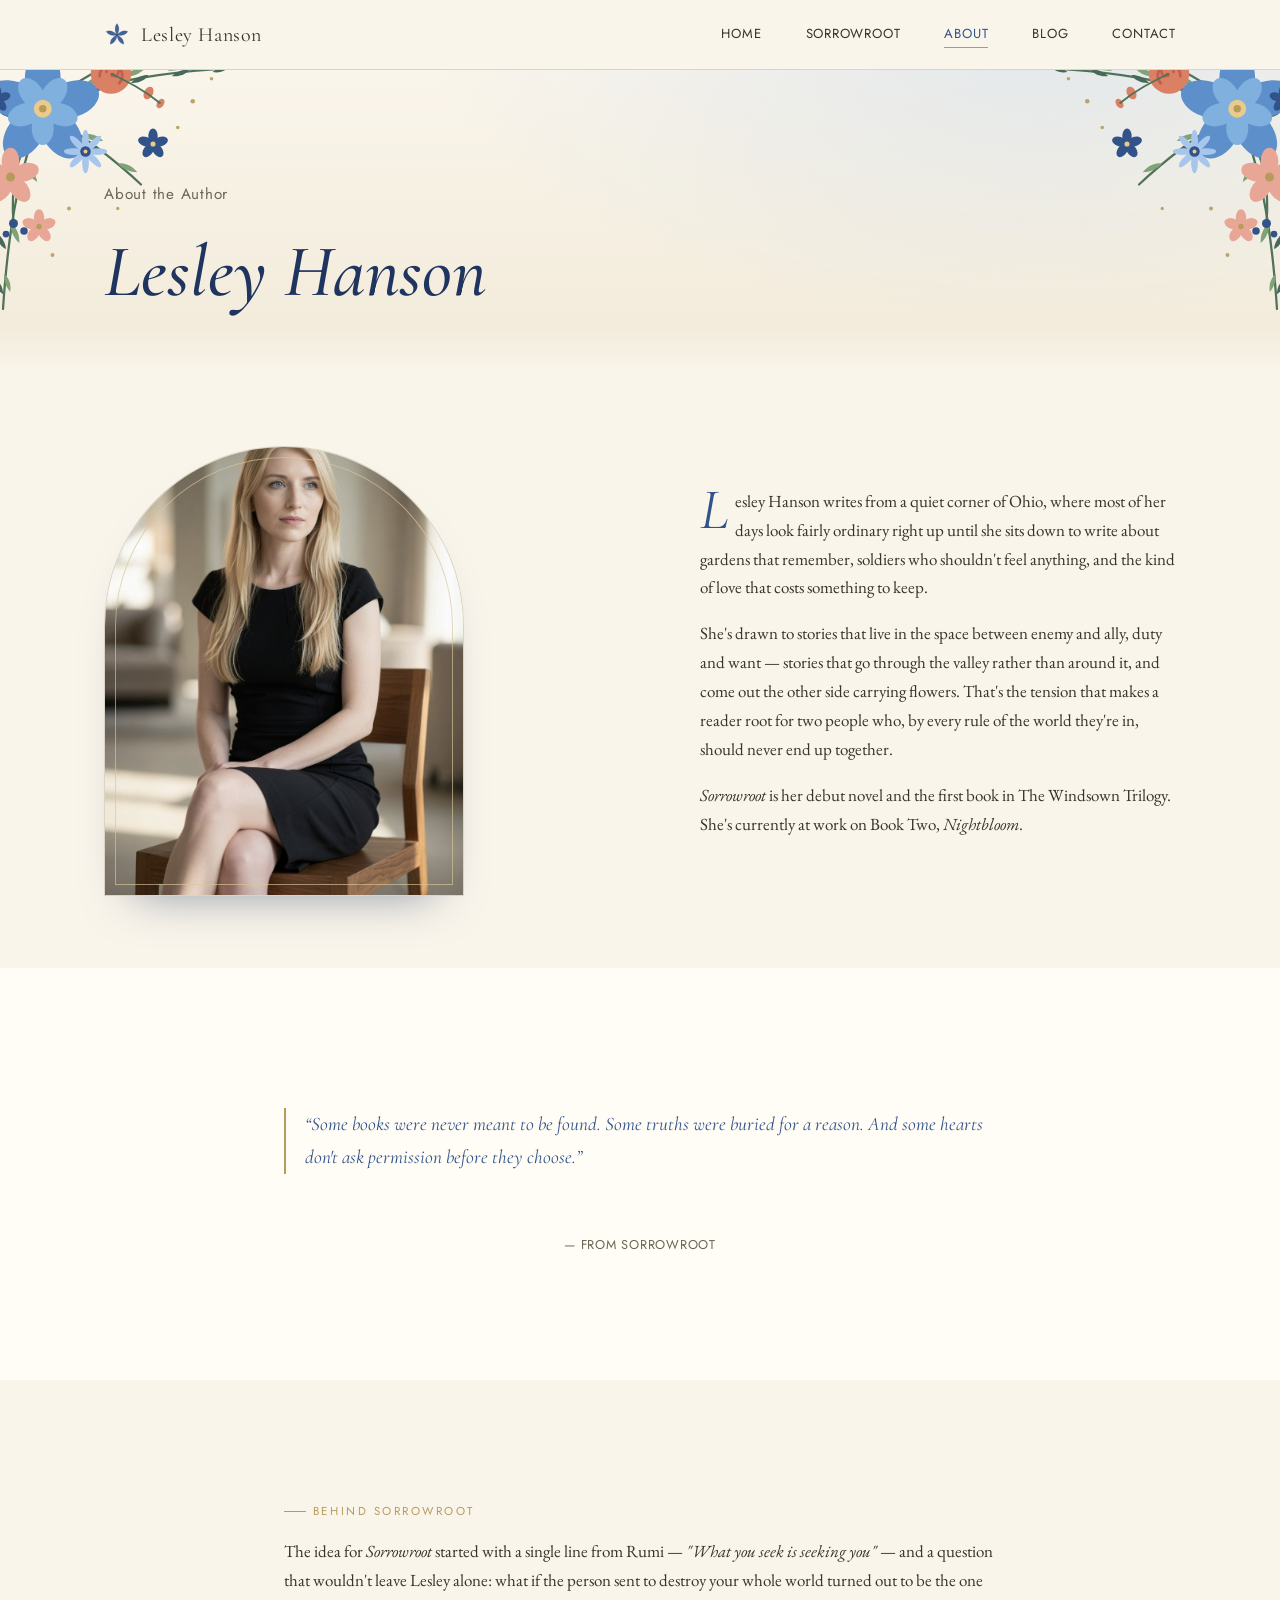
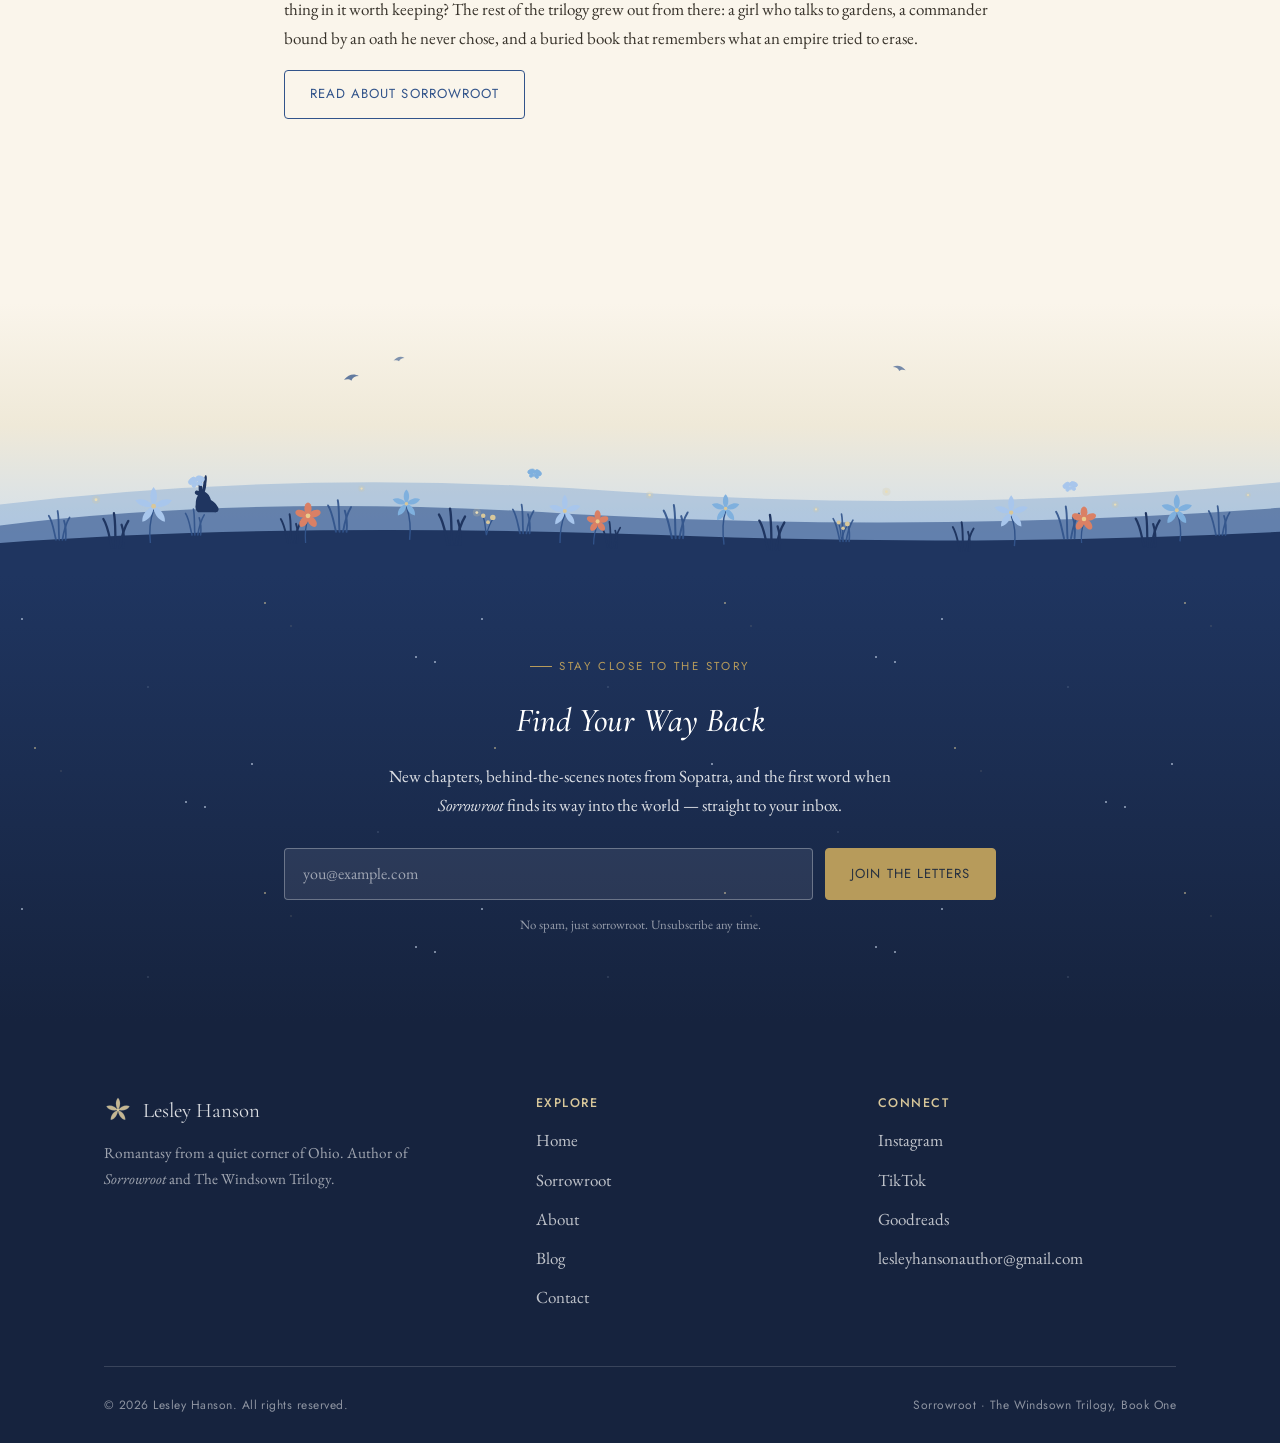
==== about.html @ ca874f29 "Valley imagery on About; 'Through the Valley' section heading on home Co-Authored-By: Claude Fable 5" ====
<!DOCTYPE html>
<html lang="en">
<head>
<meta charset="UTF-8">
<meta name="viewport" content="width=device-width, initial-scale=1.0">
<title>About Lesley Hanson — Author</title>
<meta name="description" content="Meet Lesley Hanson, author of Sorrowroot and The Windsown Trilogy.">
<link rel="preconnect" href="https://fonts.googleapis.com">
<link rel="preconnect" href="https://fonts.gstatic.com" crossorigin>
<link href="https://fonts.googleapis.com/css2?family=Cormorant+Garamond:ital,wght@0,400;0,500;0,600;1,500;1,600&family=EB+Garamond:ital,wght@0,400;0,500;1,400&family=Jost:wght@400;500&family=Parisienne&display=swap" rel="stylesheet">
<link rel="icon" type="image/svg+xml" href="images/bloom.svg">
<link rel="stylesheet" href="css/styles.css">
</head>
<body>

<header class="site-header">
  <nav class="nav">
    <a href="index.html" class="nav-brand">
      <svg class="bloom-mark bloom-mark--mono" viewBox="0 0 100 100" aria-hidden="true" focusable="false">
        <g transform="rotate(0 50 50)"><g class="petal"><path d="M50,50 C41,37 39,18 50,6 C61,18 59,37 50,50 Z"/></g></g>
        <g transform="rotate(72 50 50)"><g class="petal"><path d="M50,50 C41,37 39,18 50,6 C61,18 59,37 50,50 Z"/></g></g>
        <g transform="rotate(144 50 50)"><g class="petal"><path d="M50,50 C41,37 39,18 50,6 C61,18 59,37 50,50 Z"/></g></g>
        <g transform="rotate(216 50 50)"><g class="petal"><path d="M50,50 C41,37 39,18 50,6 C61,18 59,37 50,50 Z"/></g></g>
        <g transform="rotate(288 50 50)"><g class="petal"><path d="M50,50 C41,37 39,18 50,6 C61,18 59,37 50,50 Z"/></g></g>
        <circle class="seed" cx="50" cy="50" r="4.5"/>
      </svg>
      Lesley Hanson
    </a>
    <button class="nav-toggle" aria-label="Toggle navigation" aria-expanded="false">
      <span></span><span></span><span></span>
    </button>
    <ul class="nav-links">
      <li><a href="index.html">Home</a></li>
      <li><a href="sorrowroot.html">Sorrowroot</a></li>
      <li><a href="about.html" aria-current="page">About</a></li>
      <li><a href="blog.html">Blog</a></li>
      <li><a href="contact.html">Contact</a></li>
    </ul>
  </nav>
</header>

<main>

  <section class="hero" style="padding-bottom: var(--space-4);">
    <div class="container">
      <p class="hero-kicker">About the Author</p>
      <h1 class="hero-title" style="font-size: clamp(2.6rem, 6vw, 4.6rem);">Lesley Hanson</h1>
    </div>
  </section>

  <section class="section--tight">
    <div class="container grid-2">
      <div class="photo-frame reveal" style="max-width: 360px; aspect-ratio: 4 / 5;">
        <img src="images/author.jpg" alt="Lesley Hanson, author of Sorrowroot">
      </div>
      <div class="drop reveal">
        <p>Lesley Hanson writes from a quiet corner of Ohio, where most of her days look fairly ordinary right up until she sits down to write about gardens that remember, soldiers who shouldn't feel anything, and the kind of love that costs something to keep.</p>
        <p>She's drawn to stories that live in the space between enemy and ally, duty and want &mdash; stories that go through the valley rather than around it, and come out the other side carrying flowers. That's the tension that makes a reader root for two people who, by every rule of the world they're in, should never end up together.</p>
        <p><em>Sorrowroot</em> is her debut novel and the first book in The Windsown Trilogy. She's currently at work on Book Two, <em>Nightbloom</em>.</p>
      </div>
    </div>
  </section>

  <section class="section section--panel">
    <div class="container" style="max-width: 760px; text-align: center;">
      <p class="hero-epigraph" style="display:inline-block; text-align:left;">&ldquo;Some books were never meant to be found. Some truths were buried for a reason. And some hearts don't ask permission before they choose.&rdquo;</p>
      <p style="font-family: var(--font-utility); font-size: 0.8rem; letter-spacing: 0.06em; text-transform: uppercase; color: var(--color-ink-soft); margin-top: 1rem;">&mdash; from Sorrowroot</p>
    </div>
  </section>

  <section class="section">
    <div class="container" style="max-width: 760px;">
      <p class="eyebrow">Behind Sorrowroot</p>
      <p>The idea for <em>Sorrowroot</em> started with a single line from Rumi &mdash; <em>"What you seek is seeking you"</em> &mdash; and a question that wouldn't leave Lesley alone: what if the person sent to destroy your whole world turned out to be the one thing in it worth keeping? The rest of the trilogy grew out from there: a girl who talks to gardens, a commander bound by an oath he never chose, and a buried book that remembers what an empire tried to erase.</p>
      <a href="sorrowroot.html" class="btn btn-outline">Read About Sorrowroot</a>
    </div>
  </section>

</main>

<div class="meadow-band" aria-hidden="true">
  <img src="images/meadow.svg" alt="">
</div>

<section class="newsletter-band">
  <div class="container">
    <p class="eyebrow" style="justify-content:center;">Stay Close to the Story</p>
    <h2 style="font-size:2.1rem; font-style:italic;">Find Your Way Back</h2>
    <p style="max-width:520px; margin:0.8rem auto 0; opacity:0.85;">New chapters, behind-the-scenes notes from Sopatra, and the first word when <em>Sorrowroot</em> finds its way into the world &mdash; straight to your inbox.</p>
    <form class="newsletter-form" data-placeholder-form>
      <label class="visually-hidden" for="newsletter-email">Email address</label>
      <input type="email" id="newsletter-email" name="email" placeholder="you@example.com" required>
      <button type="submit" class="btn btn-gold">Join the Letters</button>
    </form>
    <p class="form-success">You're on the list &mdash; thank you for finding your way here.</p>
    <p class="newsletter-note">No spam, just sorrowroot. Unsubscribe any time.</p>
  </div>
</section>

<footer class="site-footer">
  <div class="container">
    <div class="footer-grid">
      <div>
        <div class="footer-brand">
          <svg class="bloom-mark bloom-mark--mono" viewBox="0 0 100 100" aria-hidden="true" focusable="false">
            <g transform="rotate(0 50 50)"><g class="petal"><path d="M50,50 C41,37 39,18 50,6 C61,18 59,37 50,50 Z"/></g></g>
            <g transform="rotate(72 50 50)"><g class="petal"><path d="M50,50 C41,37 39,18 50,6 C61,18 59,37 50,50 Z"/></g></g>
            <g transform="rotate(144 50 50)"><g class="petal"><path d="M50,50 C41,37 39,18 50,6 C61,18 59,37 50,50 Z"/></g></g>
            <g transform="rotate(216 50 50)"><g class="petal"><path d="M50,50 C41,37 39,18 50,6 C61,18 59,37 50,50 Z"/></g></g>
            <g transform="rotate(288 50 50)"><g class="petal"><path d="M50,50 C41,37 39,18 50,6 C61,18 59,37 50,50 Z"/></g></g>
            <circle class="seed" cx="50" cy="50" r="4.5"/>
          </svg>
          Lesley Hanson
        </div>
        <p class="footer-tag">Romantasy from a quiet corner of Ohio. Author of <em>Sorrowroot</em> and The Windsown Trilogy.</p>
      </div>
      <div>
        <h4>Explore</h4>
        <a href="index.html">Home</a>
        <a href="sorrowroot.html">Sorrowroot</a>
        <a href="about.html">About</a>
        <a href="blog.html">Blog</a>
        <a href="contact.html">Contact</a>
      </div>
      <div>
        <h4>Connect</h4>
        <a href="#">Instagram</a>
        <a href="#">TikTok</a>
        <a href="#">Goodreads</a>
        <a href="mailto:lesleyhansonauthor@gmail.com">lesleyhansonauthor@gmail.com</a>
      </div>
    </div>
    <div class="footer-bottom">
      <span>&copy; 2026 Lesley Hanson. All rights reserved.</span>
      <span>Sorrowroot &middot; The Windsown Trilogy, Book One</span>
    </div>
  </div>
</footer>

<script src="js/main.js"></script>
</body>
</html>
---- css/styles.css ----
/* =========================================================
   Lesley Hanson — Author Site
   Design tokens: Cream / Cinderella Blue / Midnight
   A storybook palette in the spirit of the Puffin in Bloom
   classics — warm ivory paper, folk-art florals, navy and
   gold — with the sorrowroot flower's Cinderella blue at
   the center of every bouquet.
   ========================================================= */

:root {
  /* Color */
  --color-bg: #FAF5EB;          /* Cream paper */
  --color-bg-warm: #F3ECDC;     /* a deeper sheet of the same paper */
  --color-bg-deep: #31538A;     /* Twilight Blue */
  --color-bg-deeper: #1F3560;   /* Midnight */
  --color-night: #16233E;       /* the last hour of the night */
  --color-primary: #5D8FCB;     /* Sorrowroot Blue (Cinderella blue) */
  --color-secondary: #A8C6EC;   /* Pale Periwinkle */
  --color-sparkle: #DCE9FB;     /* Starlight */
  --color-gold: #B79B5B;        /* Antique Gold */
  --color-gold-soft: #D8C79A;
  --color-rose: #DA8065;        /* Rifle coral */
  --color-rose-deep: #C05F4B;
  --color-leaf: #7FA377;        /* foliage */
  --color-leaf-deep: #4F7259;
  --color-ink: #38332B;         /* warm reading ink */
  --color-ink-soft: #6E6657;
  --color-paper: #FFFDF6;       /* card surface, lighter than bg */
  --color-line: rgba(93, 79, 54, 0.2);

  /* Type */
  --font-display: "Cormorant Garamond", "Times New Roman", serif;
  --font-body: "EB Garamond", Georgia, serif;
  --font-utility: "Jost", "Helvetica Neue", Arial, sans-serif;

  /* Layout */
  --container-w: 1120px;
  --space-1: 0.5rem;
  --space-2: 1rem;
  --space-3: 1.75rem;
  --space-4: 2.75rem;
  --space-5: 4.5rem;
  --space-6: 7rem;
  --radius: 4px;
}

/* ---------- Reset ---------- */
*, *::before, *::after { box-sizing: border-box; }
html { scroll-behavior: smooth; }
body {
  margin: 0;
  background: var(--color-bg);
  color: var(--color-ink);
  font-family: var(--font-body);
  font-size: 1.0625rem;
  line-height: 1.7;
  -webkit-font-smoothing: antialiased;
}
img { max-width: 100%; display: block; }
a { color: inherit; text-decoration: none; }
ul { margin: 0; padding: 0; list-style: none; }
h1, h2, h3, h4 { font-family: var(--font-display); font-weight: 500; margin: 0; color: var(--color-bg-deeper); }
p { margin: 0 0 1em; }
button { font-family: inherit; cursor: pointer; }
input, textarea { font-family: var(--font-body); font-size: 1rem; }

::selection { background: var(--color-secondary); color: var(--color-bg-deeper); }

:focus-visible {
  outline: 2px solid var(--color-gold);
  outline-offset: 3px;
}

@media (prefers-reduced-motion: reduce) {
  *, *::before, *::after {
    animation-duration: 0.001ms !important;
    animation-iteration-count: 1 !important;
    transition-duration: 0.001ms !important;
    scroll-behavior: auto !important;
  }
}

/* ---------- Layout helpers ---------- */
.container {
  max-width: var(--container-w);
  margin: 0 auto;
  padding: 0 1.5rem;
}
.section { padding: var(--space-6) 0; }
.section--tight { padding: var(--space-5) 0; }
.section--deep {
  background:
    linear-gradient(175deg, var(--color-bg-deep), var(--color-bg-deeper));
  color: #E9EFF9;
  position: relative;
  overflow: hidden;
}
.section--deep h1, .section--deep h2, .section--deep h3 { color: #fff; }
.section--panel { background: var(--color-paper); }

.eyebrow {
  font-family: var(--font-utility);
  font-size: 0.72rem;
  letter-spacing: 0.22em;
  text-transform: uppercase;
  color: var(--color-gold);
  display: inline-flex;
  align-items: center;
  gap: 0.6em;
  margin-bottom: var(--space-2);
}
.eyebrow::before {
  content: "";
  width: 22px;
  height: 1px;
  background: var(--color-gold);
  display: inline-block;
}
.section--deep .eyebrow { color: var(--color-gold-soft); }

.hairline {
  border: none;
  border-top: 1px solid var(--color-line);
  margin: var(--space-4) 0;
}

.grid-2 { display: grid; grid-template-columns: 1.1fr 1fr; gap: var(--space-5); align-items: center; }
.grid-3 { display: grid; grid-template-columns: repeat(3, 1fr); gap: var(--space-4); }

@media (max-width: 860px) {
  .grid-2 { grid-template-columns: 1fr; gap: var(--space-4); }
  .grid-3 { grid-template-columns: 1fr; }
}

/* ---------- Stardust (the tulle-and-glitter effect) ----------
   Two drifting layers of tiny stars over the dark twilight bands,
   twinkling in counter-phase. Pure CSS — no extra markup needed. */
.section--deep::before,
.section--deep::after,
.newsletter-band::before,
.newsletter-band::after {
  content: "";
  position: absolute;
  inset: 0;
  pointer-events: none;
  background-image:
    radial-gradient(1.6px 1.6px at 22px 44px,  var(--color-sparkle) 55%, transparent 60%),
    radial-gradient(1.2px 1.2px at 148px 112px, var(--color-sparkle) 55%, transparent 60%),
    radial-gradient(1.8px 1.8px at 265px 28px,  var(--color-gold-soft) 55%, transparent 60%),
    radial-gradient(1.1px 1.1px at 344px 158px, var(--color-sparkle) 55%, transparent 60%),
    radial-gradient(1.5px 1.5px at 416px 82px,  var(--color-sparkle) 55%, transparent 60%),
    radial-gradient(1.2px 1.2px at 61px 196px,  var(--color-gold-soft) 55%, transparent 60%),
    radial-gradient(1.4px 1.4px at 205px 232px, var(--color-sparkle) 55%, transparent 60%),
    radial-gradient(1.1px 1.1px at 372px 262px, var(--color-sparkle) 55%, transparent 60%);
  background-size: 460px 290px;
  animation: twinkle 5.5s ease-in-out infinite;
  opacity: 0.5;
}
.section--deep::after,
.newsletter-band::after {
  background-position: 230px 145px;
  animation-delay: -2.75s;
}
@keyframes twinkle {
  0%, 100% { opacity: 0.15; }
  50%      { opacity: 0.7; }
}
.section--deep > .container,
.newsletter-band > .container { position: relative; z-index: 2; }

/* ---------- Buttons ---------- */
.btn {
  font-family: var(--font-utility);
  font-size: 0.82rem;
  letter-spacing: 0.08em;
  text-transform: uppercase;
  display: inline-flex;
  align-items: center;
  gap: 0.6em;
  padding: 0.95em 1.9em;
  border-radius: var(--radius);
  border: 1px solid transparent;
  transition: background 0.25s ease, color 0.25s ease, border-color 0.25s ease, transform 0.25s ease, box-shadow 0.25s ease;
}
.btn-primary {
  background: var(--color-bg-deep);
  color: #fff;
  border-color: var(--color-bg-deep);
}
.btn-primary:hover {
  background: var(--color-bg-deeper);
  border-color: var(--color-bg-deeper);
  transform: translateY(-1px);
  box-shadow: 0 10px 22px -12px rgba(31, 53, 96, 0.65);
}
.btn-outline {
  background: transparent;
  color: var(--color-bg-deep);
  border-color: var(--color-bg-deep);
}
.btn-outline:hover { background: var(--color-bg-deep); color: #fff; transform: translateY(-1px); }
.btn-gold {
  background: var(--color-gold);
  color: #26303F;
  border-color: var(--color-gold);
}
.btn-gold:hover { background: var(--color-gold-soft); transform: translateY(-1px); box-shadow: 0 10px 22px -12px rgba(0, 0, 0, 0.5); }
.btn-disabled {
  background: transparent;
  border-color: rgba(255,255,255,0.35);
  color: rgba(255,255,255,0.55);
  cursor: default;
}
.section--deep .btn-outline { color: #fff; border-color: rgba(255,255,255,0.55); }
.section--deep .btn-outline:hover { background: #fff; color: var(--color-bg-deep); }

/* ---------- Flower mark (signature element) ---------- */
.bloom-mark { display: block; }
.bloom-mark .petal {
  fill: var(--color-secondary);
  stroke: var(--color-bg-deep);
  stroke-width: 0.6;
  transform-origin: 50px 50px;
}
.bloom-mark .petal-fold {
  stroke: var(--color-bg-deep);
  stroke-width: 0.5;
  fill: none;
  opacity: 0.55;
}
.bloom-mark .seed { fill: var(--color-gold); }
.bloom-mark.bloom-mark--mono .petal { fill: currentColor; opacity: 0.9; }
.bloom-mark.bloom-mark--mono .seed { fill: currentColor; }

.bloom-animate .petal {
  animation: bloom 1.1s cubic-bezier(.22,.9,.27,1) backwards;
}
@keyframes bloom {
  from { transform: scale(0.15); opacity: 0; }
  to   { transform: scale(1); opacity: 1; }
}

.divider-bloom { display: flex; justify-content: center; margin: var(--space-4) 0; opacity: 0.85; }

/* ---------- Nav ---------- */
.site-header {
  position: sticky;
  top: 0;
  z-index: 50;
  background: rgba(250, 245, 235, 0.92);
  backdrop-filter: blur(6px);
  border-bottom: 1px solid var(--color-line);
}
.nav {
  display: flex;
  align-items: center;
  justify-content: space-between;
  padding: 1.1rem 1.5rem;
  max-width: var(--container-w);
  margin: 0 auto;
}
.nav-brand {
  display: flex;
  align-items: center;
  gap: 0.7rem;
  font-family: var(--font-display);
  font-size: 1.25rem;
  letter-spacing: 0.03em;
  color: var(--color-ink);
}
.nav-brand .bloom-mark { width: 26px; height: 26px; color: var(--color-bg-deep); }
.nav-links {
  display: flex;
  align-items: center;
  gap: var(--space-4);
  font-family: var(--font-utility);
  font-size: 0.82rem;
  letter-spacing: 0.06em;
  text-transform: uppercase;
}
.nav-links a { padding-bottom: 4px; border-bottom: 1px solid transparent; transition: border-color 0.2s ease, color 0.2s ease; }
.nav-links a:hover, .nav-links a[aria-current="page"] { border-color: var(--color-gold); color: var(--color-bg-deep); }
.nav-toggle { display: none; }

@media (max-width: 760px) {
  .nav-links {
    position: absolute;
    inset: 100% 0 auto 0;
    background: var(--color-bg);
    flex-direction: column;
    align-items: flex-start;
    gap: var(--space-3);
    padding: var(--space-3) 1.5rem var(--space-4);
    border-top: 1px solid var(--color-line);
    border-bottom: 1px solid var(--color-line);
    transform: translateY(-8px);
    opacity: 0;
    visibility: hidden;
    transition: transform 0.3s ease, opacity 0.3s ease, visibility 0s linear 0.3s;
  }
  .nav-links.is-open {
    transform: translateY(0);
    opacity: 1;
    visibility: visible;
    transition: transform 0.3s ease, opacity 0.3s ease;
  }
  .nav-toggle {
    display: inline-flex;
    flex-direction: column;
    gap: 4px;
    background: none; border: none; padding: 8px;
  }
  .nav-toggle span { width: 22px; height: 1px; background: var(--color-ink); display: block; }
}

/* ---------- Hero ---------- */
.hero {
  position: relative;
  padding: var(--space-6) 0 var(--space-5);
  overflow: hidden;
  background:
    radial-gradient(1000px 460px at 82% -12%, rgba(168, 198, 236, 0.28), transparent 62%),
    linear-gradient(180deg, var(--color-bg), var(--color-bg-warm) 85%, var(--color-bg));
}
/* Puffin-in-Bloom corner bouquets framing every hero */
.hero::before,
.hero::after {
  content: "";
  position: absolute;
  top: -28px;
  width: min(300px, 34vw);
  aspect-ratio: 1 / 1;
  background: url("../images/floral-corner.svg") no-repeat top left / contain;
  pointer-events: none;
}
.hero::before { left: -24px; }
.hero::after { right: -24px; transform: scaleX(-1); }
.hero .container { position: relative; z-index: 2; }
.hero-grid { display: grid; grid-template-columns: 1.15fr 0.85fr; gap: var(--space-5); align-items: center; }
.hero-title {
  font-size: clamp(3rem, 7vw, 5.4rem);
  line-height: 0.98;
  font-style: italic;
  font-weight: 500;
  margin: 0 0 0.3em;
}
.hero-kicker {
  font-family: var(--font-utility);
  font-size: 0.95rem;
  letter-spacing: 0.05em;
  color: var(--color-ink-soft);
  margin-bottom: var(--space-3);
}
.hero-epigraph {
  font-family: var(--font-display);
  font-style: italic;
  font-size: 1.2rem;
  color: var(--color-bg-deep);
  border-left: 2px solid var(--color-gold);
  padding-left: 1em;
  margin: var(--space-3) 0 var(--space-4);
}
.hero-actions { display: flex; gap: 1rem; flex-wrap: wrap; }
.hero-art { position: relative; display: flex; justify-content: center; }
.hero-art .bloom-mark {
  width: min(360px, 80%);
  height: auto;
  color: var(--color-bg-deep);
  filter: drop-shadow(0 0 24px rgba(93, 143, 203, 0.45));
  animation: bloom-sway 9s ease-in-out infinite;
  transform-origin: 50% 50%;
}
@keyframes bloom-sway {
  0%, 100% { transform: rotate(-2.5deg) scale(1); }
  50%      { transform: rotate(2.5deg) scale(1.03); }
}

/* petals drifting down the hero, like blossom on the wind */
.petal-drift { position: absolute; inset: 0; pointer-events: none; z-index: 1; }
.petal-drift svg {
  position: absolute;
  top: -40px;
  width: 22px;
  height: 22px;
  color: var(--color-primary);
  opacity: 0;
  animation: petal-fall linear infinite;
}
.petal-drift svg:nth-child(1) { left: 12%; animation-duration: 14s; animation-delay: 0s; }
.petal-drift svg:nth-child(2) { left: 30%; animation-duration: 17s; animation-delay: 4s; width: 16px; height: 16px; }
.petal-drift svg:nth-child(3) { left: 55%; animation-duration: 13s; animation-delay: 8s; }
.petal-drift svg:nth-child(4) { left: 72%; animation-duration: 19s; animation-delay: 2s; width: 15px; height: 15px; }
.petal-drift svg:nth-child(5) { left: 88%; animation-duration: 15s; animation-delay: 10s; width: 18px; height: 18px; }
@keyframes petal-fall {
  0%   { transform: translateY(0) rotate(0deg); opacity: 0; }
  8%   { opacity: 0.55; }
  85%  { opacity: 0.45; }
  100% { transform: translateY(620px) rotate(300deg); opacity: 0; }
}

@media (max-width: 860px) {
  .hero-grid { grid-template-columns: 1fr; }
  .hero-art { order: -1; max-width: 220px; margin: 0 auto var(--space-3); }
}

/* ---------- Cards ---------- */
.card {
  background: var(--color-paper);
  border: 1px solid var(--color-line);
  padding: var(--space-4);
  border-radius: var(--radius);
  transition: transform 0.3s ease, box-shadow 0.3s ease, border-color 0.3s ease;
}
.card:hover {
  transform: translateY(-3px);
  border-color: rgba(183, 155, 91, 0.5);
  box-shadow: 0 18px 34px -22px rgba(31, 53, 96, 0.45);
}
.card h3 { font-size: 1.3rem; margin-bottom: 0.5em; }
.card .card-eyebrow {
  font-family: var(--font-utility);
  font-size: 0.7rem; letter-spacing: 0.16em; text-transform: uppercase;
  color: var(--color-rose-deep); margin-bottom: 0.6em; display: block;
}

/* ornate storybook panels (the maiden & the warrior) */
.card--ornate {
  position: relative;
  border: 1px solid var(--color-line);
  padding: calc(var(--space-4) + 10px);
}
.card--ornate::before {
  content: "";
  position: absolute;
  inset: 9px;
  border: 1px solid rgba(183, 155, 91, 0.55);
  border-radius: 2px;
  pointer-events: none;
}
.card--ornate h3 {
  font-size: 1.7rem;
  font-style: italic;
}
.duet-grid {
  display: grid;
  grid-template-columns: 1fr auto 1fr;
  gap: var(--space-3);
  align-items: stretch;
}
.duet-amp {
  display: flex;
  align-items: center;
  justify-content: center;
  font-family: "Parisienne", var(--font-display), cursive;
  font-size: 3.2rem;
  color: var(--color-gold);
}
@media (max-width: 860px) {
  .duet-grid { grid-template-columns: 1fr; }
  .duet-amp { padding: 0.2em 0; }
}

/* drop cap */
.drop p:first-of-type::first-letter {
  font-family: var(--font-display);
  font-size: 3.4em;
  line-height: 0.8;
  float: left;
  padding-right: 0.1em;
  color: var(--color-bg-deep);
  font-style: italic;
}

/* ---------- Photos & placeholders ---------- */
/* storybook arch frame, like a castle window */
.photo-frame {
  position: relative;
  border-radius: 999px 999px var(--radius) var(--radius);
  overflow: hidden;
  border: 1px solid var(--color-line);
  box-shadow: 0 26px 48px -30px rgba(31, 53, 96, 0.55);
}
.photo-frame img { width: 100%; height: 100%; object-fit: cover; }
.photo-frame::after {
  content: "";
  position: absolute;
  inset: 10px;
  border: 1px solid rgba(216, 199, 154, 0.65);
  border-radius: 999px 999px 2px 2px;
  pointer-events: none;
}

.placeholder-frame {
  position: relative;
  aspect-ratio: 4 / 5;
  background:
    linear-gradient(165deg, var(--color-primary), var(--color-bg-deep) 55%, var(--color-bg-deeper));
  border: 1px solid var(--color-line);
  display: flex;
  align-items: center;
  justify-content: center;
  color: #fff;
  text-align: center;
  border-radius: var(--radius);
  overflow: hidden;
}
.placeholder-frame::before {
  content: "";
  position: absolute;
  inset: 0;
  pointer-events: none;
  background-image:
    radial-gradient(1.6px 1.6px at 30px 40px,  var(--color-sparkle) 55%, transparent 60%),
    radial-gradient(1.1px 1.1px at 110px 96px, var(--color-sparkle) 55%, transparent 60%),
    radial-gradient(1.5px 1.5px at 200px 30px, var(--color-gold-soft) 55%, transparent 60%),
    radial-gradient(1.2px 1.2px at 66px 170px, var(--color-sparkle) 55%, transparent 60%),
    radial-gradient(1.4px 1.4px at 170px 210px, var(--color-sparkle) 55%, transparent 60%),
    radial-gradient(1.1px 1.1px at 240px 140px, var(--color-gold-soft) 55%, transparent 60%);
  background-size: 280px 250px;
  animation: twinkle 6s ease-in-out infinite;
}
.placeholder-frame > div { position: relative; z-index: 2; }
.placeholder-frame .bloom-mark { width: 70px; height: 70px; color: rgba(255,255,255,0.9); margin-bottom: 0.8rem; }
.placeholder-frame .bloom-mark .petal { fill: rgba(255,255,255,0.25); stroke: rgba(255,255,255,0.9); }
.placeholder-frame .bloom-mark .seed { fill: var(--color-gold-soft); }
.placeholder-frame .placeholder-label {
  font-family: var(--font-utility);
  font-size: 0.72rem;
  letter-spacing: 0.14em;
  text-transform: uppercase;
  color: rgba(255,255,255,0.85);
}
.placeholder-frame--round { border-radius: 50%; aspect-ratio: 1/1; }
.placeholder-frame--book { aspect-ratio: 2/3; }

/* the real thing: a hardcover casting a soft shadow */
.book-cover {
  display: block;
  width: 100%;
  border-radius: 3px 10px 10px 3px;
  box-shadow:
    0 30px 55px -28px rgba(31, 53, 96, 0.55),
    0 8px 18px -10px rgba(31, 53, 96, 0.35);
}
.hero-art .book-cover {
  max-width: 340px;
  transform: rotate(1.5deg);
  transition: transform 0.4s ease;
}
.hero-art .book-cover:hover { transform: rotate(0deg) scale(1.015); }

/* ---------- Meadow band ----------
   The twilight meadow that leads into the starry newsletter band:
   the illustration's dark ground is the same midnight blue the
   newsletter band opens with, so the two flow together. */
.meadow-band {
  background: linear-gradient(180deg, var(--color-bg), #EFE9D8 45%, #C9DCF2);
  line-height: 0;
  margin-top: var(--space-5);
}
.meadow-band img { width: 100%; height: auto; display: block; }

/* ---------- Blog ---------- */
.post-card { border-bottom: 1px solid var(--color-line); padding: var(--space-4) 0; }
.post-card:last-child { border-bottom: none; }
.post-date { font-family: var(--font-utility); font-size: 0.78rem; letter-spacing: 0.08em; text-transform: uppercase; color: var(--color-ink-soft); }
.post-card h2 { font-size: 1.9rem; margin: 0.3em 0 0.5em; }
.post-card h2 a:hover { color: var(--color-bg-deep); }
.post-body p { max-width: 680px; }

/* ---------- Forms ---------- */
.field { margin-bottom: var(--space-3); }
.field label {
  display: block;
  font-family: var(--font-utility);
  font-size: 0.75rem;
  letter-spacing: 0.08em;
  text-transform: uppercase;
  margin-bottom: 0.5em;
  color: var(--color-ink-soft);
}
.field input, .field textarea {
  width: 100%;
  background: var(--color-paper);
  border: 1px solid var(--color-line);
  padding: 0.85em 1em;
  border-radius: var(--radius);
  color: var(--color-ink);
}
.field input:focus, .field textarea:focus { border-color: var(--color-primary); }

.newsletter-band {
  background: linear-gradient(180deg, var(--color-bg-deeper), var(--color-night));
  color: #fff;
  padding: var(--space-5) 0;
  position: relative;
  overflow: hidden;
}
.newsletter-band h1, .newsletter-band h2, .newsletter-band h3 { color: #fff; }
.newsletter-band .container { max-width: 760px; text-align: center; }
.newsletter-form {
  display: flex;
  gap: 0.75rem;
  margin-top: var(--space-3);
  flex-wrap: wrap;
  justify-content: center;
}
.newsletter-form input[type="email"] {
  flex: 1 1 280px;
  background: rgba(255,255,255,0.08);
  border: 1px solid rgba(255,255,255,0.3);
  color: #fff;
  padding: 0.9em 1.1em;
  border-radius: var(--radius);
}
.newsletter-form input::placeholder { color: rgba(255,255,255,0.55); }
.newsletter-note { font-size: 0.8rem; color: rgba(255,255,255,0.55); margin-top: 0.9rem; }
.form-success {
  display: none;
  margin-top: var(--space-3);
  font-family: var(--font-utility);
  font-size: 0.85rem;
  letter-spacing: 0.04em;
  color: var(--color-gold-soft);
}
.form-success.is-visible { display: block; }

/* ---------- Footer ---------- */
.site-footer { background: var(--color-night); color: rgba(255,255,255,0.85); padding: var(--space-5) 0 var(--space-3); }
.footer-grid { display: grid; grid-template-columns: 1.3fr 1fr 1fr; gap: var(--space-4); padding-bottom: var(--space-4); border-bottom: 1px solid rgba(255,255,255,0.15); }
.footer-grid h4 { font-family: var(--font-utility); font-size: 0.78rem; letter-spacing: 0.12em; text-transform: uppercase; color: var(--color-gold-soft); margin-bottom: 1em; }
.footer-grid a { display: block; margin-bottom: 0.6em; opacity: 0.85; transition: opacity 0.2s ease; }
.footer-grid a:hover { opacity: 1; color: var(--color-gold-soft); }
.footer-brand { display: flex; align-items: center; gap: 0.7rem; font-family: var(--font-display); font-size: 1.3rem; margin-bottom: 0.8rem; }
.footer-brand .bloom-mark { width: 28px; height: 28px; color: var(--color-gold-soft); }
.footer-tag { font-size: 0.95rem; opacity: 0.7; max-width: 320px; }
.footer-bottom { display: flex; justify-content: space-between; align-items: center; padding-top: var(--space-3); font-family: var(--font-utility); font-size: 0.75rem; letter-spacing: 0.04em; opacity: 0.6; flex-wrap: wrap; gap: 0.5rem; }

@media (max-width: 760px) {
  .footer-grid { grid-template-columns: 1fr; gap: var(--space-3); }
}

/* ---------- Utility ---------- */
.visually-hidden {
  position: absolute;
  width: 1px; height: 1px;
  overflow: hidden;
  clip: rect(0 0 0 0);
  white-space: nowrap;
}

/* ---------- Reveal on scroll ---------- */
.reveal { opacity: 0; transform: translateY(18px); transition: opacity 0.7s ease, transform 0.7s ease; }
.reveal.is-visible { opacity: 1; transform: translateY(0); }
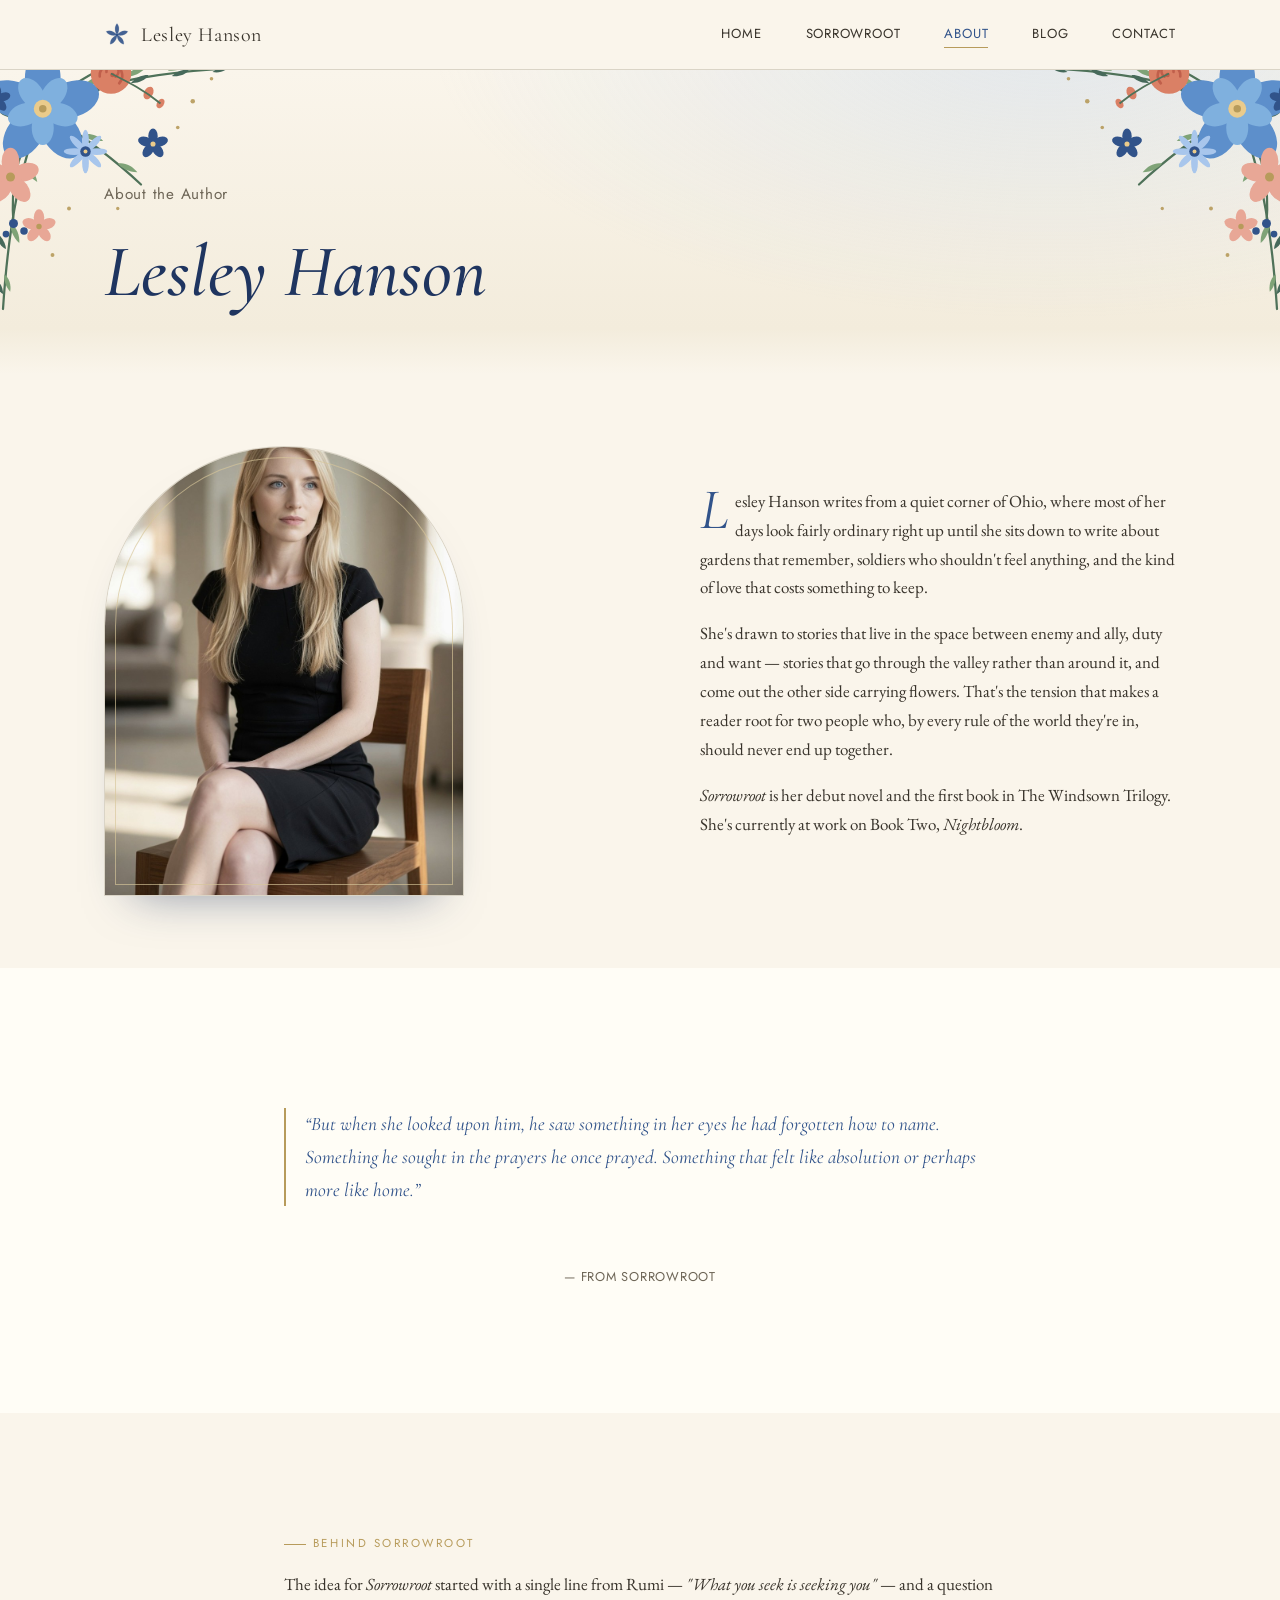
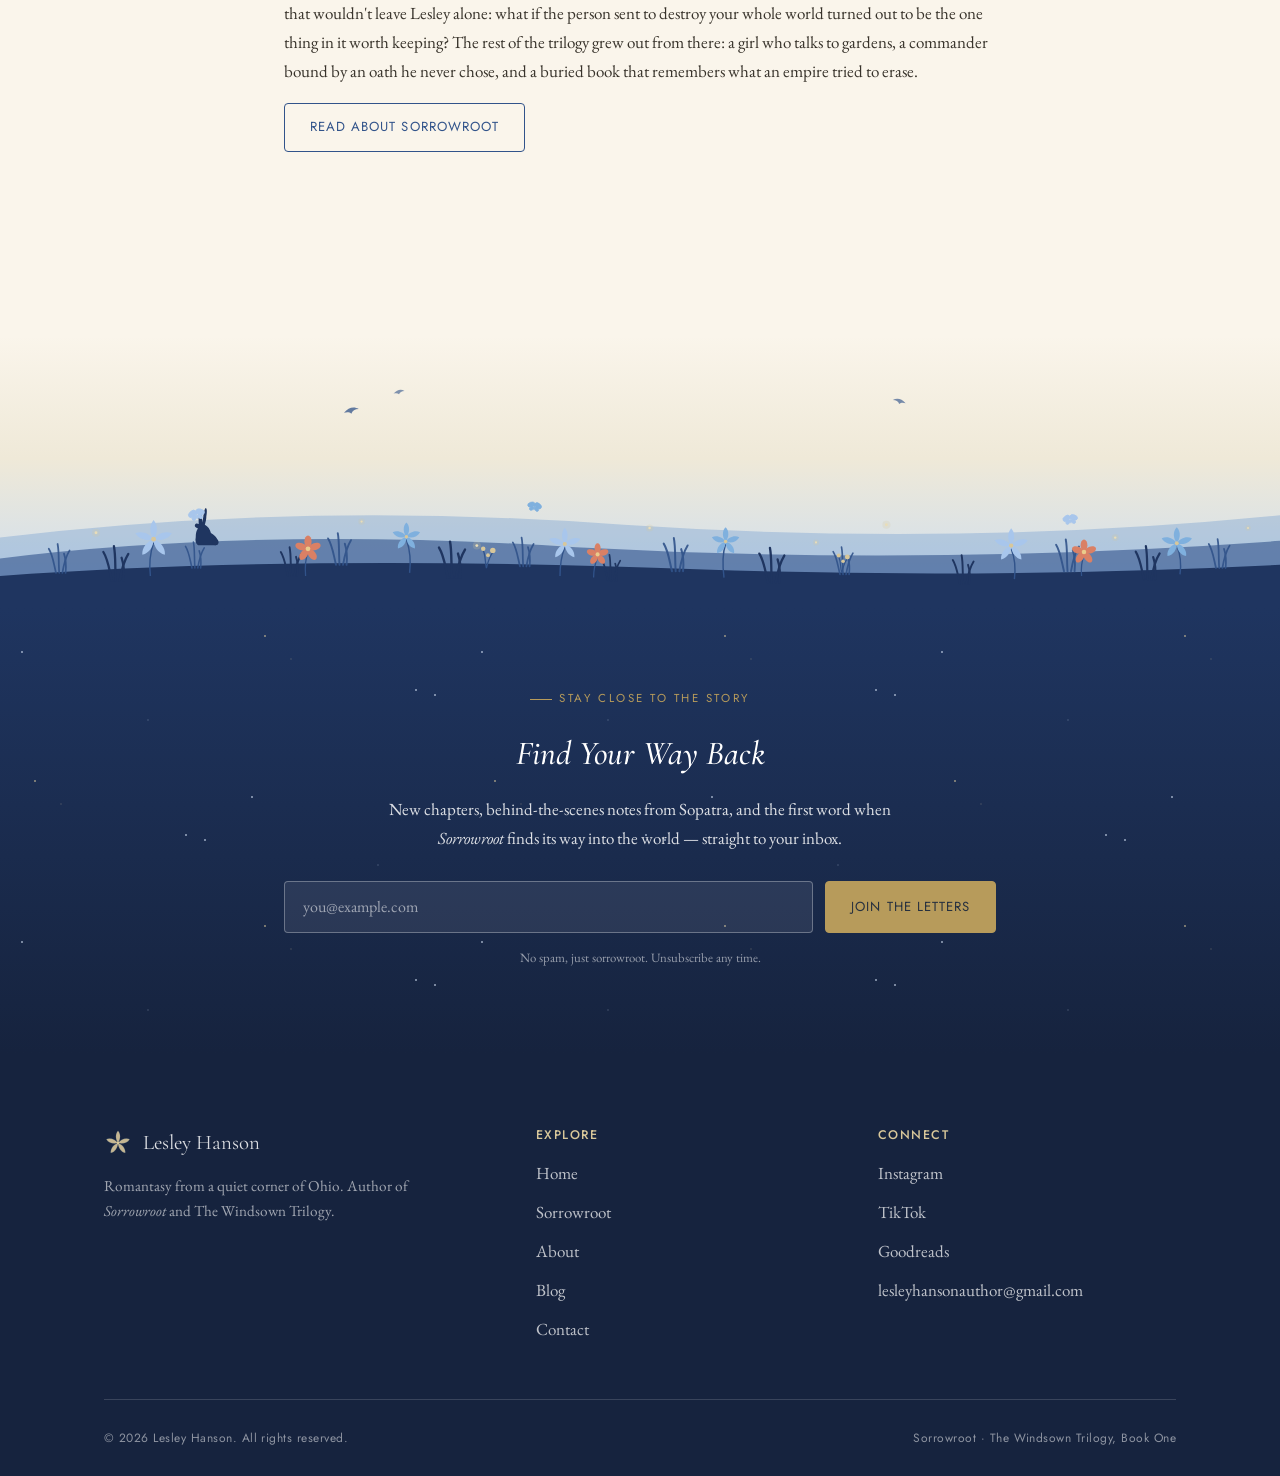
==== commit b8451d1c: "About: replace pull quote with epilogue passage from the manuscript Co-Authored-By: Claude Fable 5 <" ====
--- a/about.html
+++ b/about.html
@@ -63,7 +63,7 @@
 
   <section class="section section--panel">
     <div class="container" style="max-width: 760px; text-align: center;">
-      <p class="hero-epigraph" style="display:inline-block; text-align:left;">&ldquo;Some books were never meant to be found. Some truths were buried for a reason. And some hearts don't ask permission before they choose.&rdquo;</p>
+      <p class="hero-epigraph" style="display:inline-block; text-align:left;">&ldquo;But when she looked upon him, he saw something in her eyes he had forgotten how to name. Something he sought in the prayers he once prayed. Something that felt like absolution or perhaps more like home.&rdquo;</p>
       <p style="font-family: var(--font-utility); font-size: 0.8rem; letter-spacing: 0.06em; text-transform: uppercase; color: var(--color-ink-soft); margin-top: 1rem;">&mdash; from Sorrowroot</p>
     </div>
   </section>
@@ -87,9 +87,9 @@
     <p class="eyebrow" style="justify-content:center;">Stay Close to the Story</p>
     <h2 style="font-size:2.1rem; font-style:italic;">Find Your Way Back</h2>
     <p style="max-width:520px; margin:0.8rem auto 0; opacity:0.85;">New chapters, behind-the-scenes notes from Sopatra, and the first word when <em>Sorrowroot</em> finds its way into the world &mdash; straight to your inbox.</p>
-    <form class="newsletter-form" data-placeholder-form>
+    <form class="newsletter-form" action="https://assets.mailerlite.com/jsonp/2463515/forms/192358580453639235/subscribe" method="post" data-ml-form>
       <label class="visually-hidden" for="newsletter-email">Email address</label>
-      <input type="email" id="newsletter-email" name="email" placeholder="you@example.com" required>
+      <input type="email" id="newsletter-email" name="fields[email]" placeholder="you@example.com" autocomplete="email" required>
       <button type="submit" class="btn btn-gold">Join the Letters</button>
     </form>
     <p class="form-success">You're on the list &mdash; thank you for finding your way here.</p>
--- a/css/styles.css
+++ b/css/styles.css
@@ -624,6 +624,13 @@
   color: var(--color-gold-soft);
 }
 .form-success.is-visible { display: block; }
+.form-error {
+  margin-top: var(--space-3);
+  font-family: var(--font-utility);
+  font-size: 0.85rem;
+  letter-spacing: 0.04em;
+  color: #E8A796;
+}
 
 /* ---------- Footer ---------- */
 .site-footer { background: var(--color-night); color: rgba(255,255,255,0.85); padding: var(--space-5) 0 var(--space-3); }
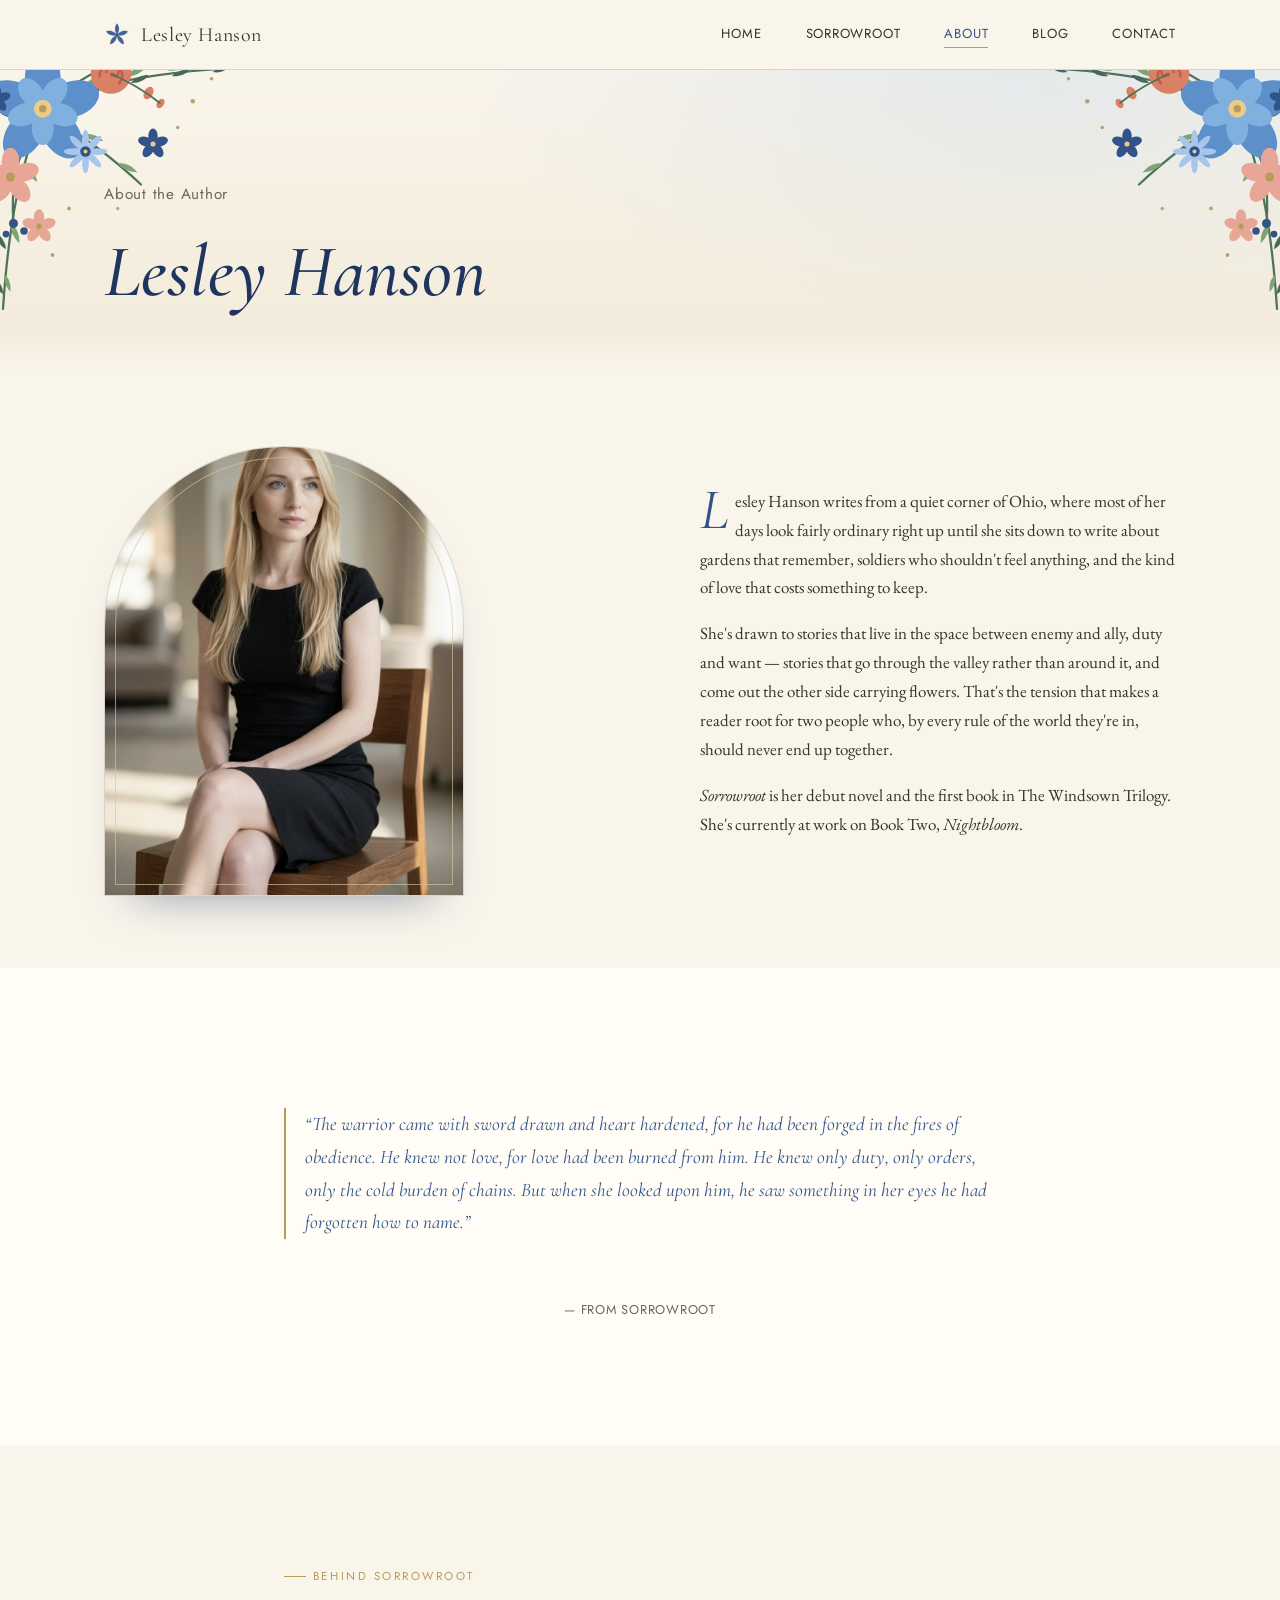
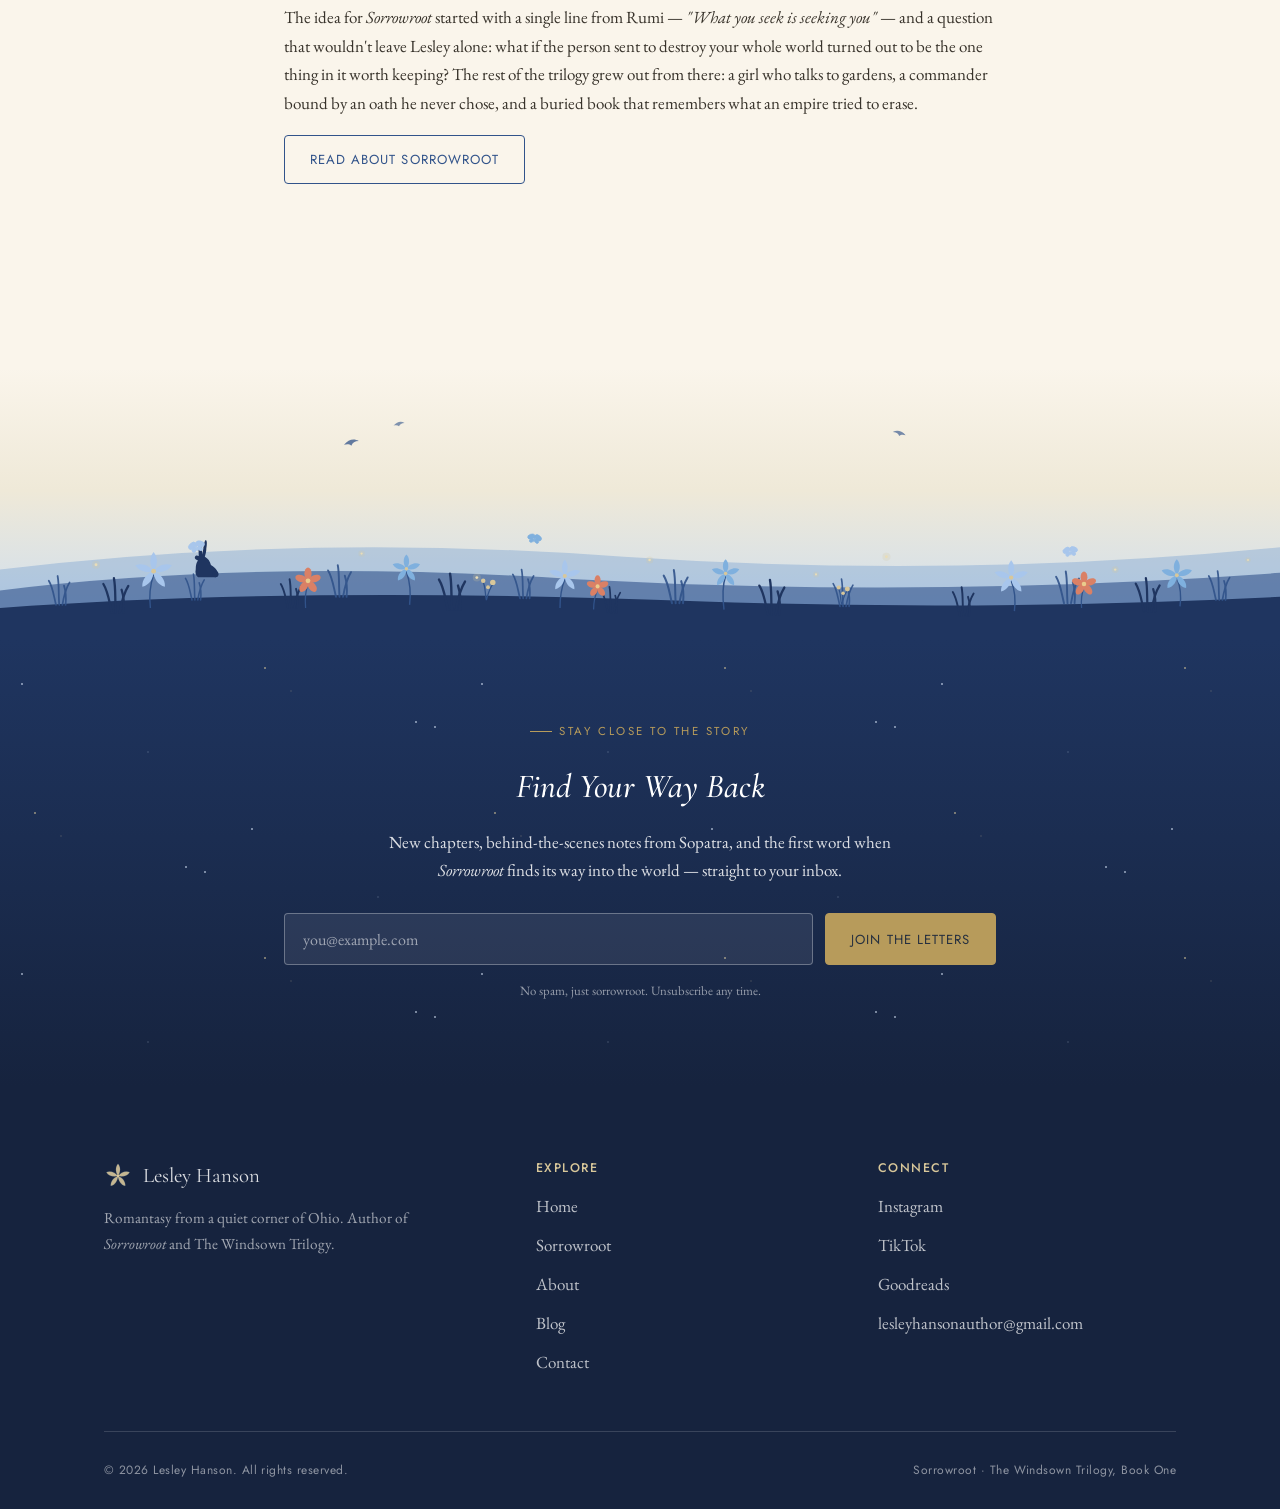
==== commit e9f6b2a7: "About: swap pull quote for the warrior passage from SOWN Co-Authored-By: Claude Fable 5 <noreply@ant" ====
--- a/about.html
+++ b/about.html
@@ -63,7 +63,7 @@
 
   <section class="section section--panel">
     <div class="container" style="max-width: 760px; text-align: center;">
-      <p class="hero-epigraph" style="display:inline-block; text-align:left;">&ldquo;But when she looked upon him, he saw something in her eyes he had forgotten how to name. Something he sought in the prayers he once prayed. Something that felt like absolution or perhaps more like home.&rdquo;</p>
+      <p class="hero-epigraph" style="display:inline-block; text-align:left;">&ldquo;The warrior came with sword drawn and heart hardened, for he had been forged in the fires of obedience. He knew not love, for love had been burned from him. He knew only duty, only orders, only the cold burden of chains. But when she looked upon him, he saw something in her eyes he had forgotten how to name.&rdquo;</p>
       <p style="font-family: var(--font-utility); font-size: 0.8rem; letter-spacing: 0.06em; text-transform: uppercase; color: var(--color-ink-soft); margin-top: 1rem;">&mdash; from Sorrowroot</p>
     </div>
   </section>
--- a/css/styles.css
+++ b/css/styles.css
@@ -533,6 +533,21 @@
 .placeholder-frame--round { border-radius: 50%; aspect-ratio: 1/1; }
 .placeholder-frame--book { aspect-ratio: 2/3; }
 
+.cover-figure {
+  margin: 0;
+  display: flex;
+  flex-direction: column;
+  align-items: center;
+  gap: 0.8rem;
+}
+.art-note {
+  font-family: var(--font-utility);
+  font-size: 0.7rem;
+  letter-spacing: 0.16em;
+  text-transform: uppercase;
+  color: var(--color-ink-soft);
+}
+
 /* the real thing: a hardcover casting a soft shadow */
 .book-cover {
   display: block;
@@ -629,8 +644,9 @@
   font-family: var(--font-utility);
   font-size: 0.85rem;
   letter-spacing: 0.04em;
-  color: #E8A796;
-}
+  color: #E8A796; /* on the dark newsletter band */
+}
+form[data-contact-form] .form-error { color: var(--color-rose-deep); }
 
 /* ---------- Footer ---------- */
 .site-footer { background: var(--color-night); color: rgba(255,255,255,0.85); padding: var(--space-5) 0 var(--space-3); }
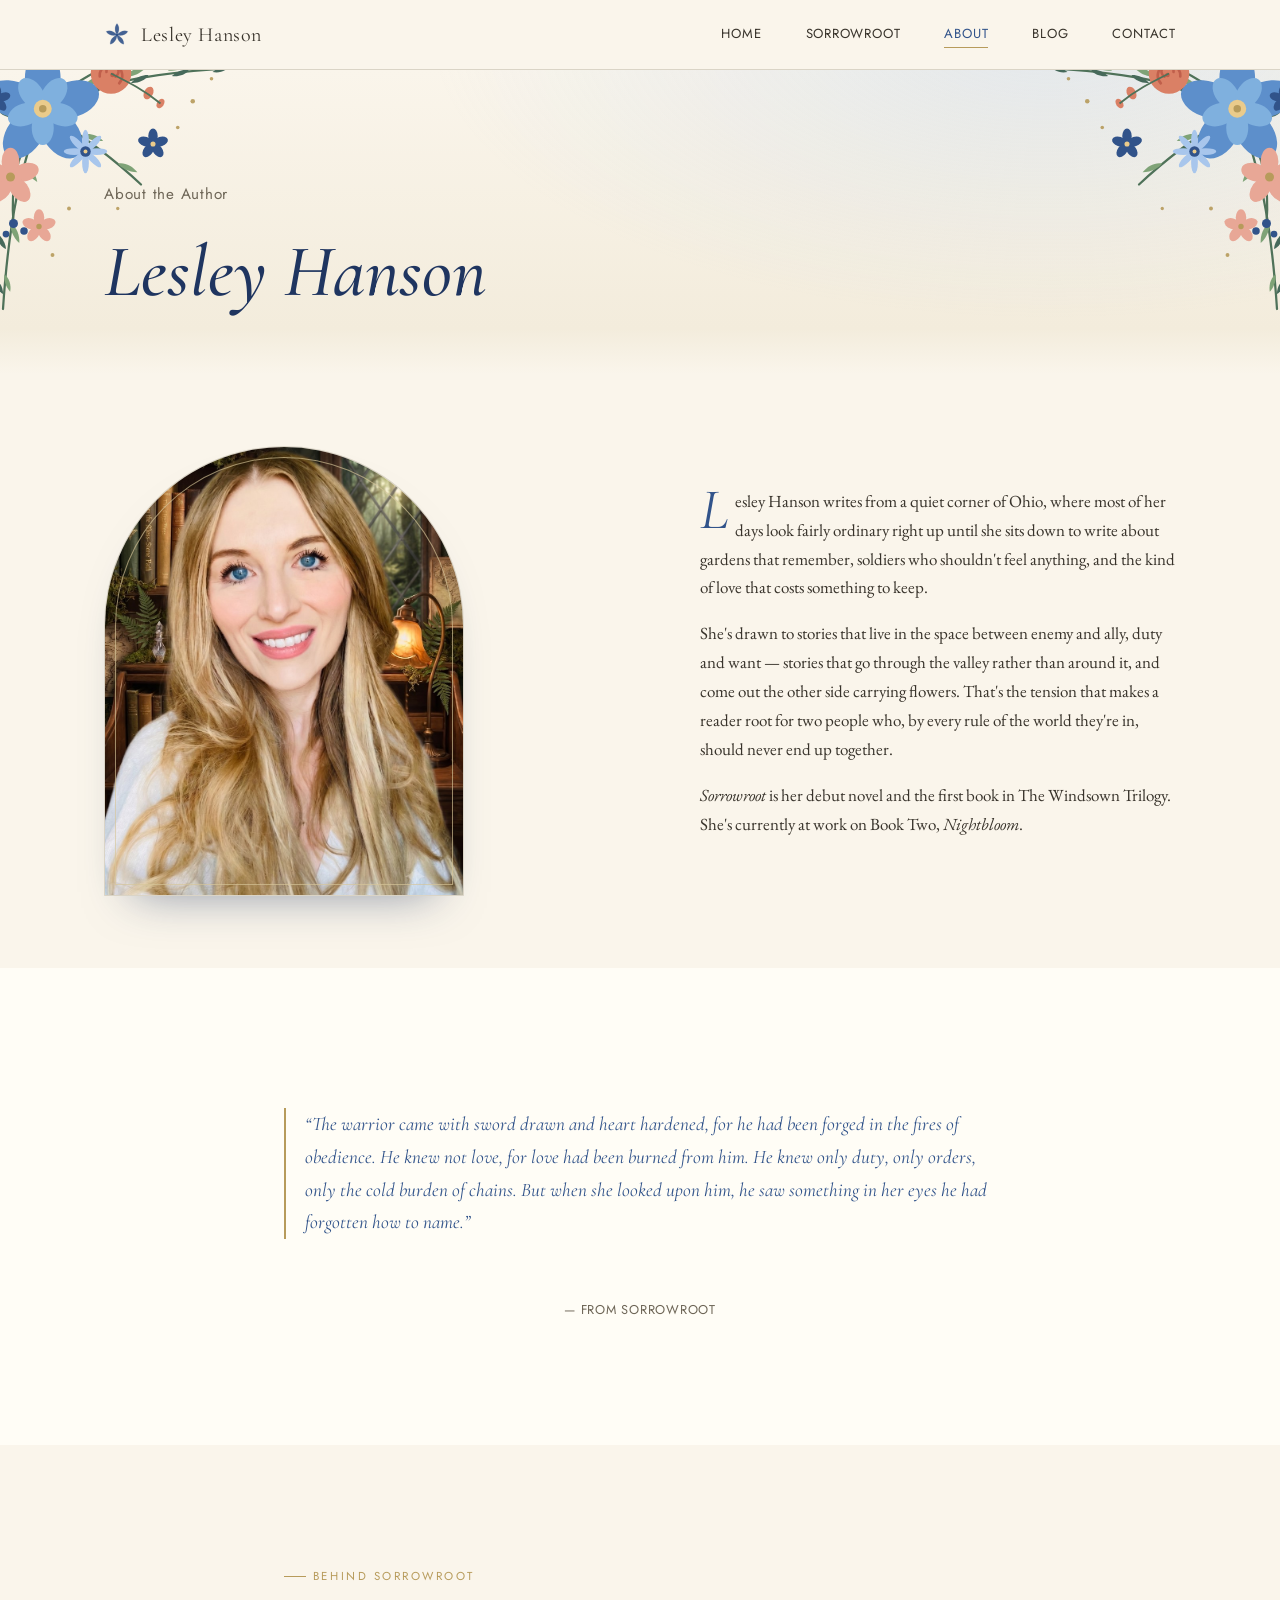
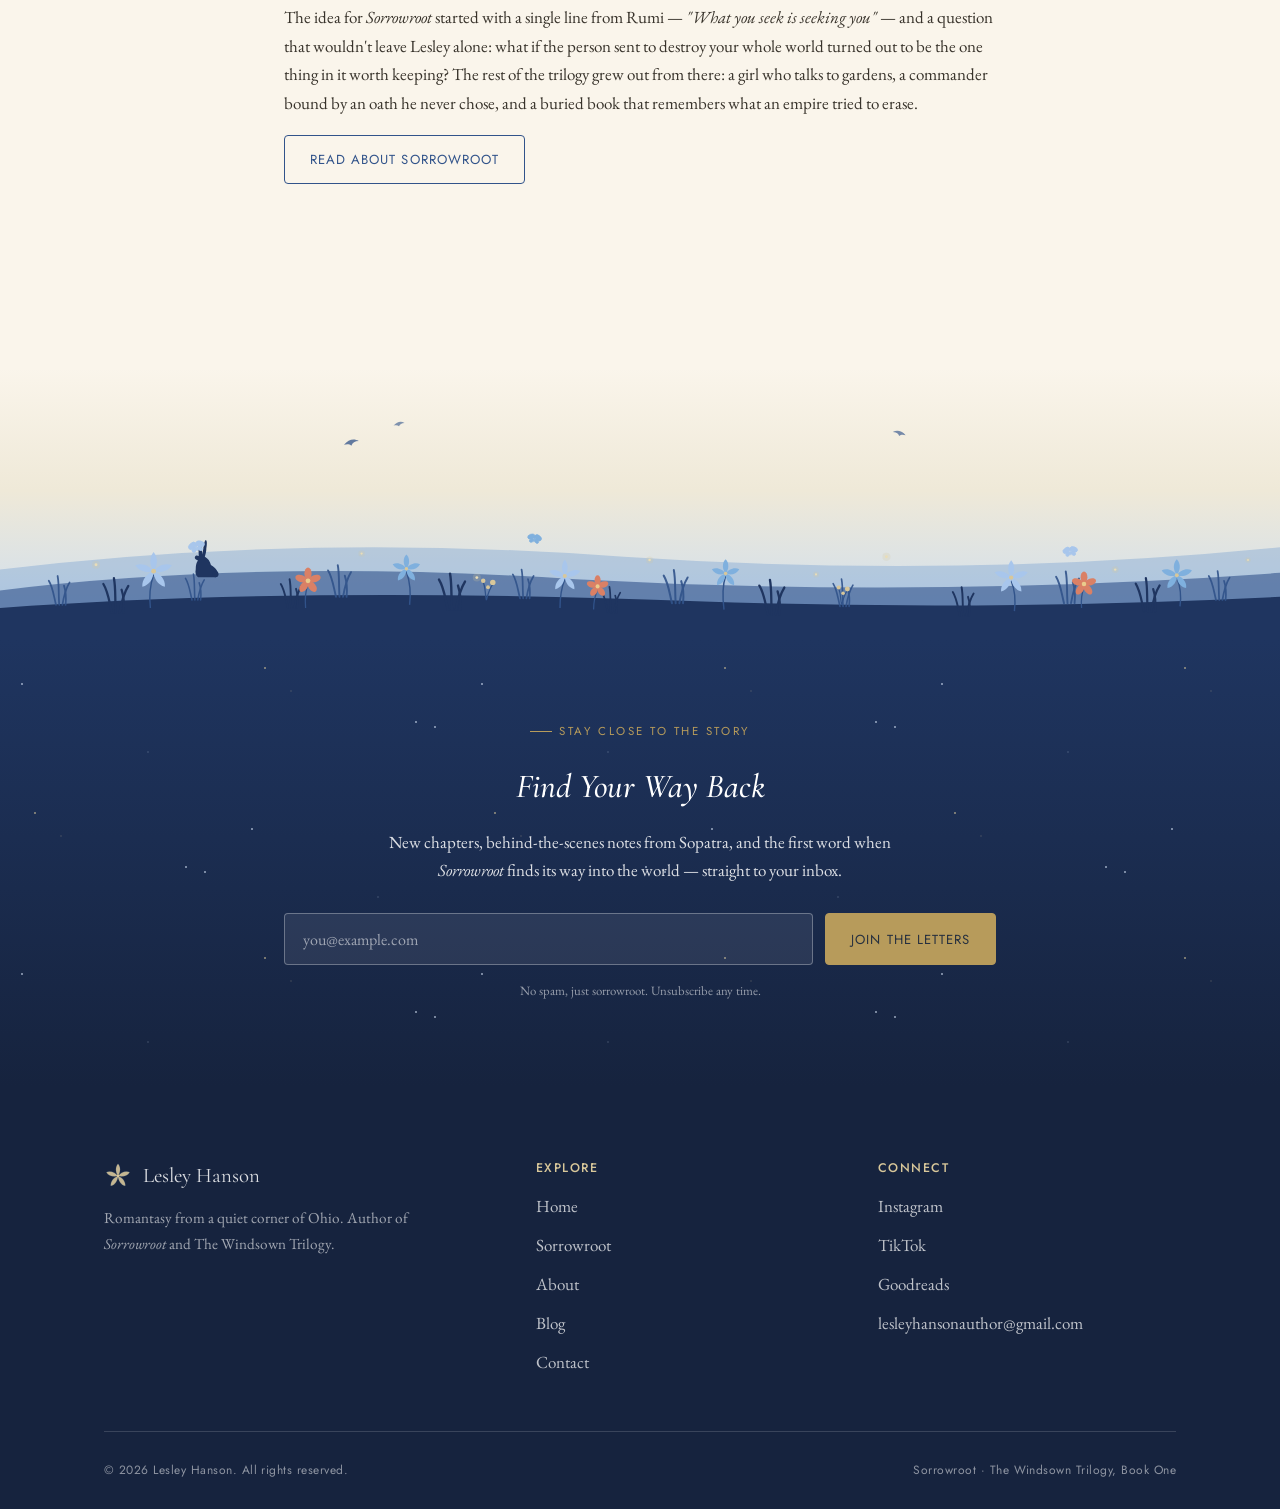
==== commit 951f3929: "Link Instagram (@lesleyhanson82) in footers and contact card Co-Authored-By: Claude Fable 5 <noreply" ====
--- a/about.html
+++ b/about.html
@@ -124,7 +124,7 @@
       </div>
       <div>
         <h4>Connect</h4>
-        <a href="#">Instagram</a>
+        <a href="https://www.instagram.com/lesleyhanson82/" target="_blank" rel="noopener">Instagram</a>
         <a href="#">TikTok</a>
         <a href="#">Goodreads</a>
         <a href="mailto:lesleyhansonauthor@gmail.com">lesleyhansonauthor@gmail.com</a>
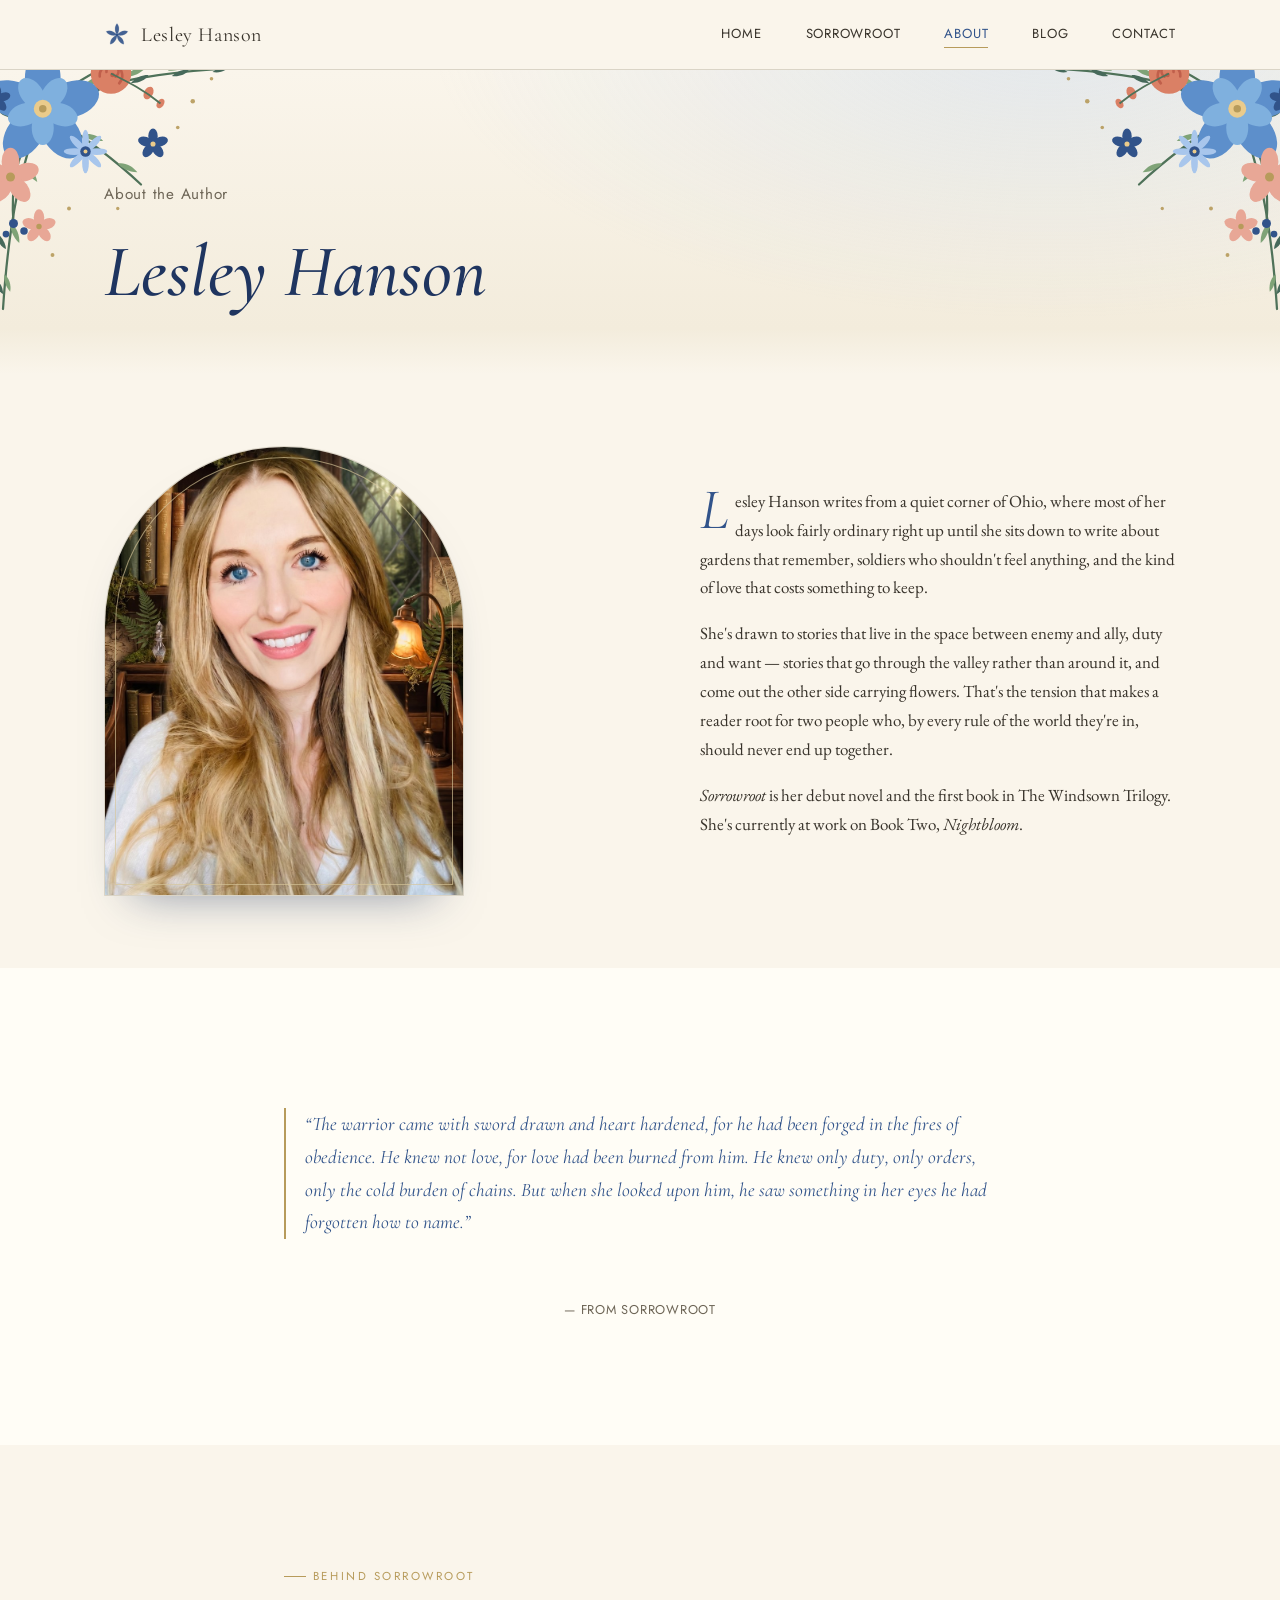
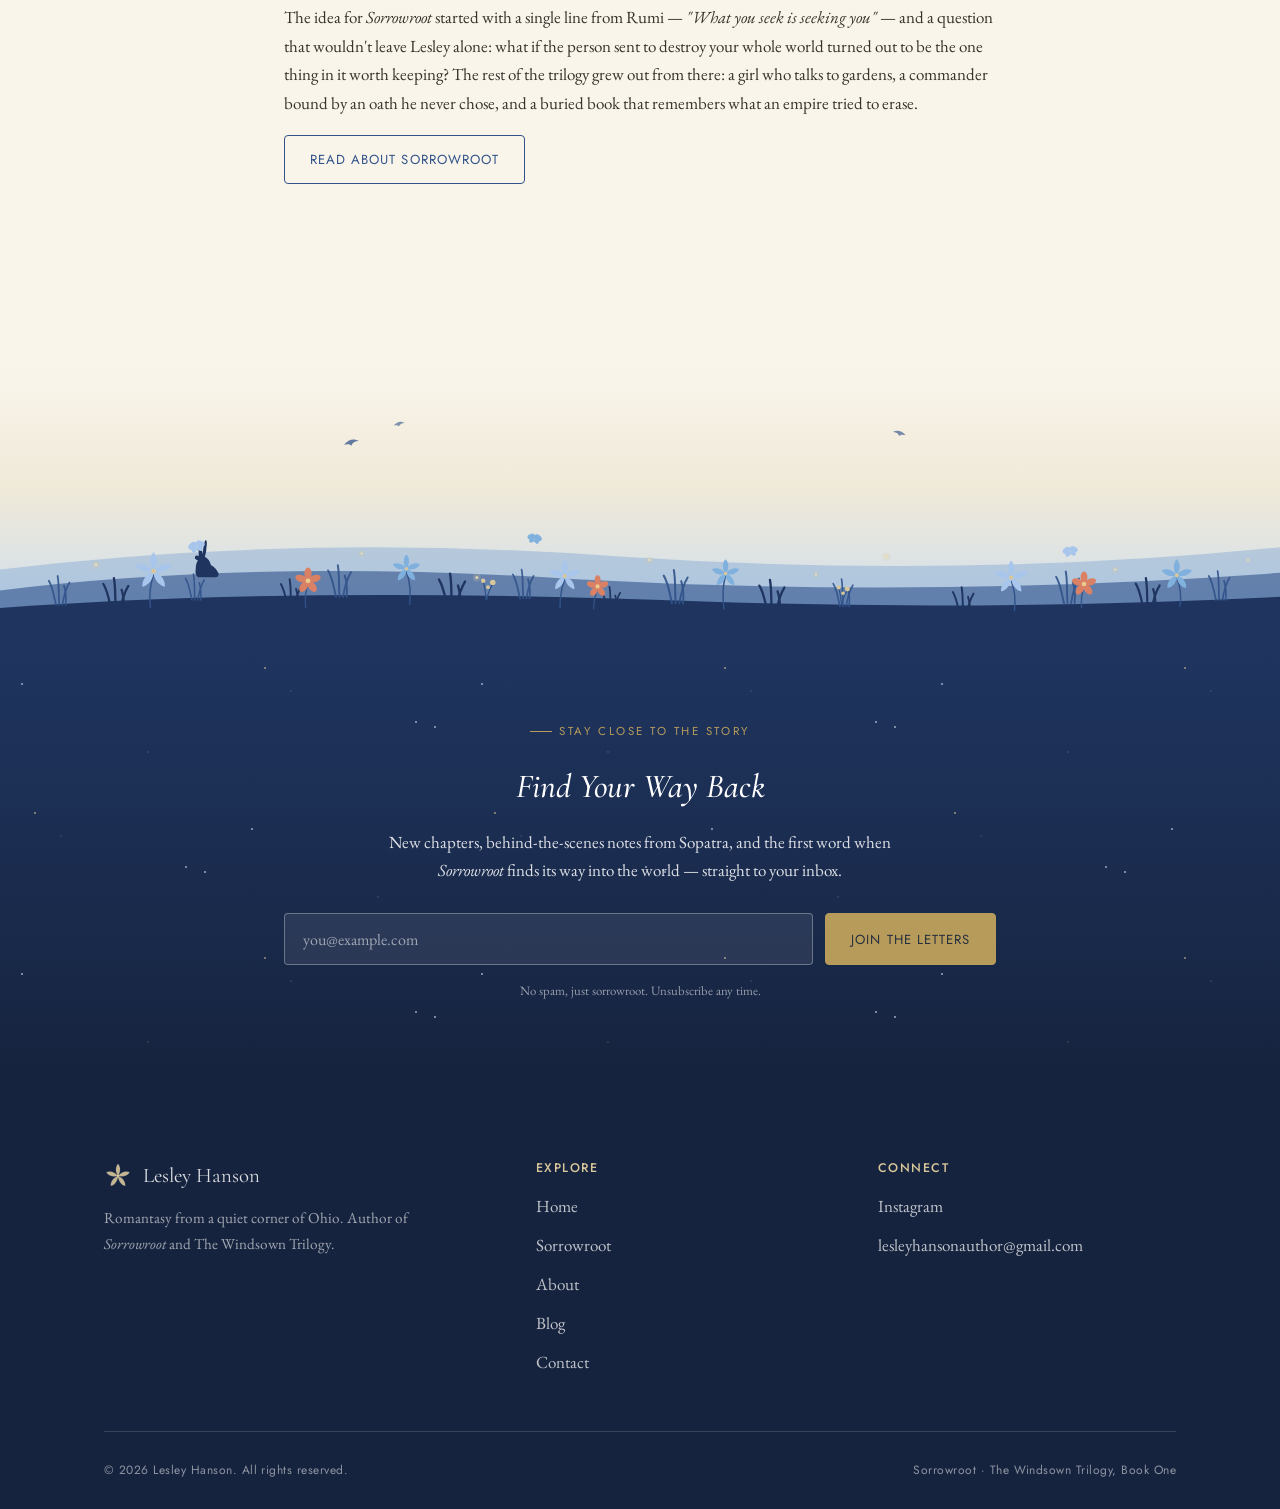
==== commit 32201dd2: "Remove placeholder TikTok and Goodreads links Co-Authored-By: Claude Fable 5 <noreply@anthropic.com>" ====
--- a/about.html
+++ b/about.html
@@ -125,8 +125,6 @@
       <div>
         <h4>Connect</h4>
         <a href="https://www.instagram.com/lesleyhanson82/" target="_blank" rel="noopener">Instagram</a>
-        <a href="#">TikTok</a>
-        <a href="#">Goodreads</a>
         <a href="mailto:lesleyhansonauthor@gmail.com">lesleyhansonauthor@gmail.com</a>
       </div>
     </div>
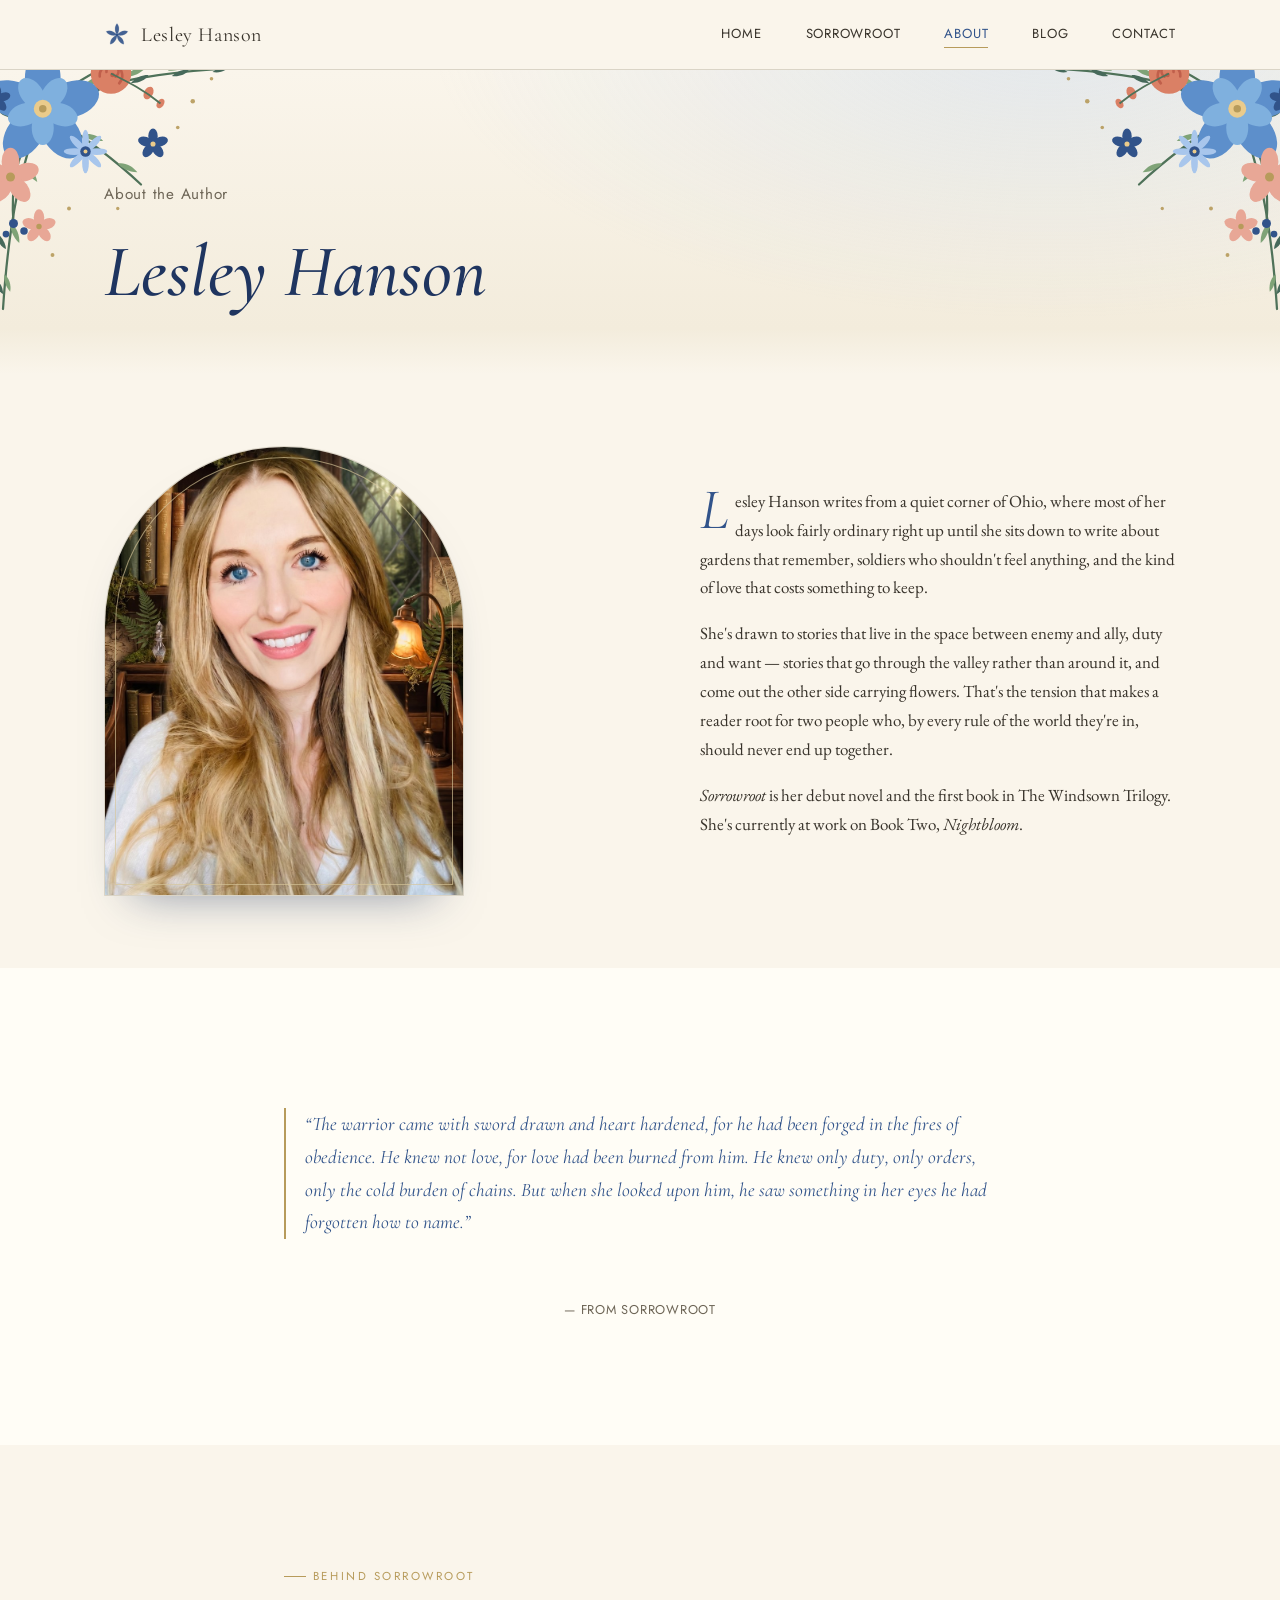
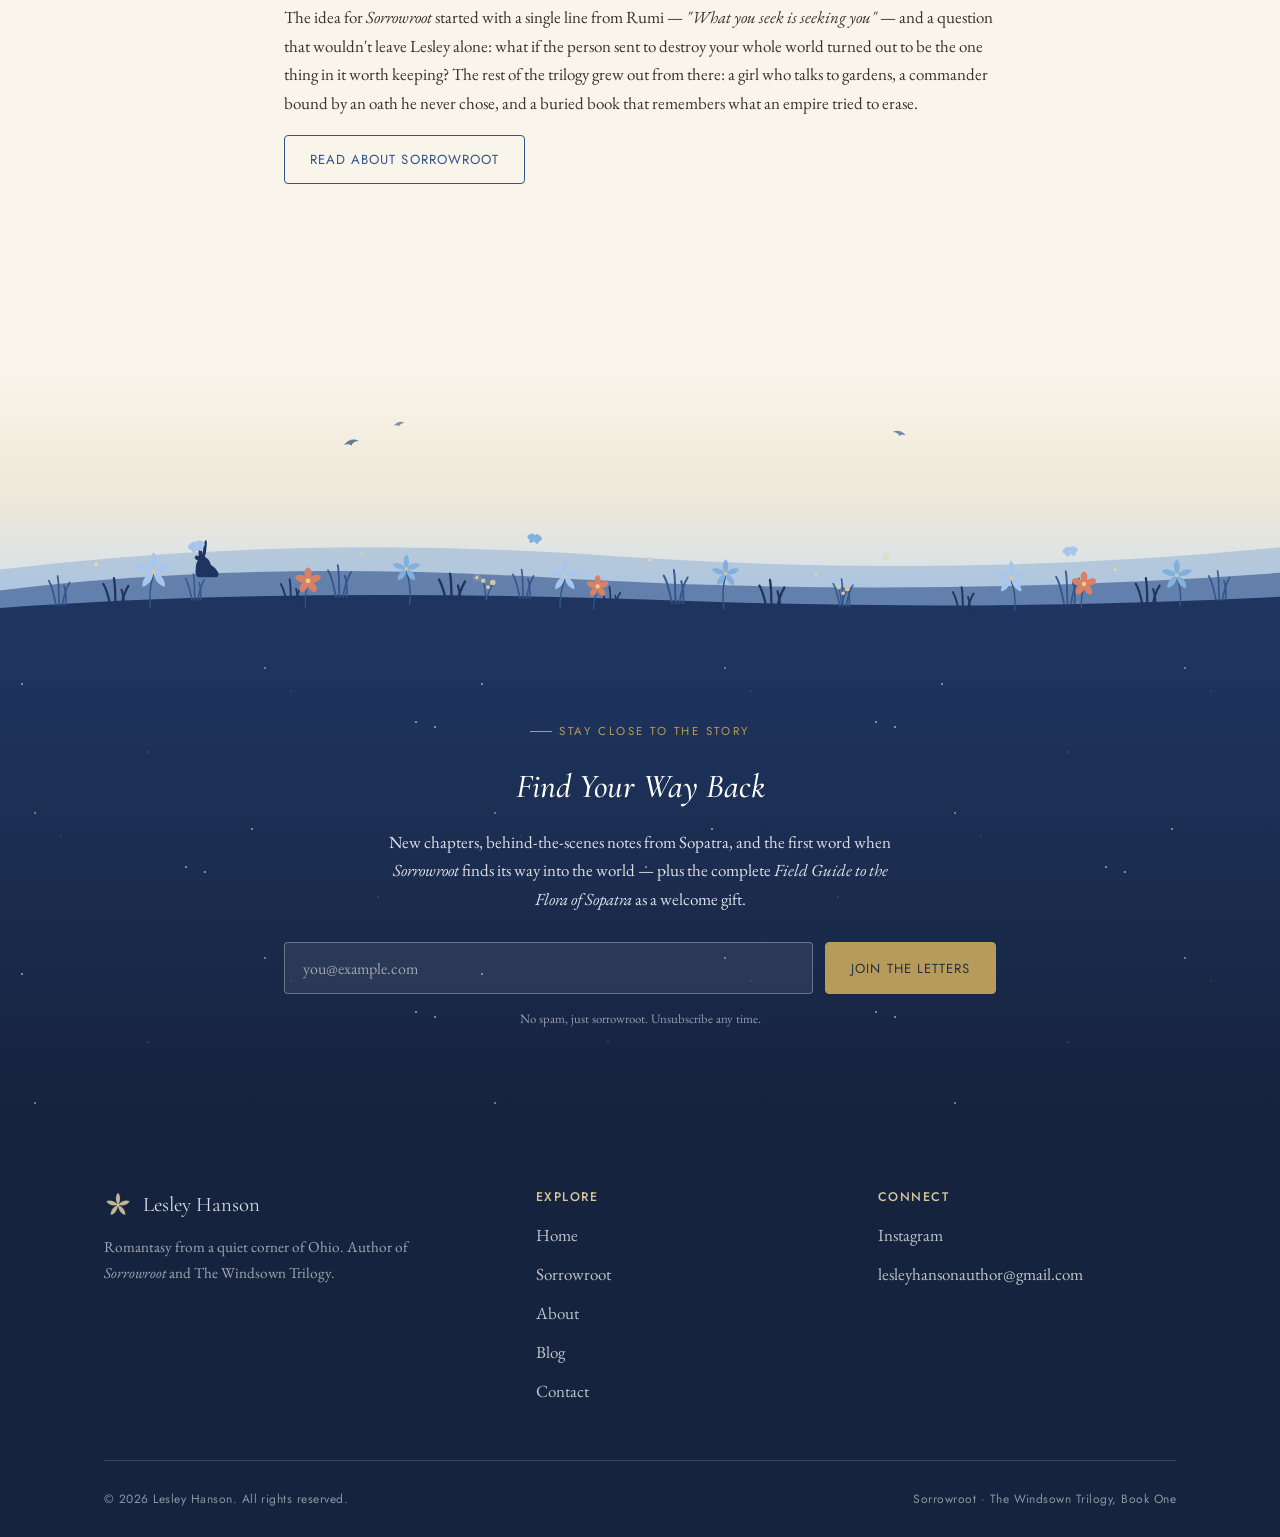
==== commit bb1cfd04: "Add Field Guide to the Flora of Sopatra: public teaser + subscriber-only complete edition Co-Authore" ====
--- a/about.html
+++ b/about.html
@@ -86,7 +86,7 @@
   <div class="container">
     <p class="eyebrow" style="justify-content:center;">Stay Close to the Story</p>
     <h2 style="font-size:2.1rem; font-style:italic;">Find Your Way Back</h2>
-    <p style="max-width:520px; margin:0.8rem auto 0; opacity:0.85;">New chapters, behind-the-scenes notes from Sopatra, and the first word when <em>Sorrowroot</em> finds its way into the world &mdash; straight to your inbox.</p>
+    <p style="max-width:520px; margin:0.8rem auto 0; opacity:0.85;">New chapters, behind-the-scenes notes from Sopatra, and the first word when <em>Sorrowroot</em> finds its way into the world &mdash; plus the complete <em>Field Guide to the Flora of Sopatra</em> as a welcome gift.</p>
     <form class="newsletter-form" action="https://assets.mailerlite.com/jsonp/2463515/forms/192358580453639235/subscribe" method="post" data-ml-form>
       <label class="visually-hidden" for="newsletter-email">Email address</label>
       <input type="email" id="newsletter-email" name="fields[email]" placeholder="you@example.com" autocomplete="email" required>
@@ -136,5 +136,6 @@
 </footer>
 
 <script src="js/main.js"></script>
+<script data-goatcounter="https://lesleyhanson.goatcounter.com/count" async src="//gc.zgo.at/count.js"></script>
 </body>
 </html>
